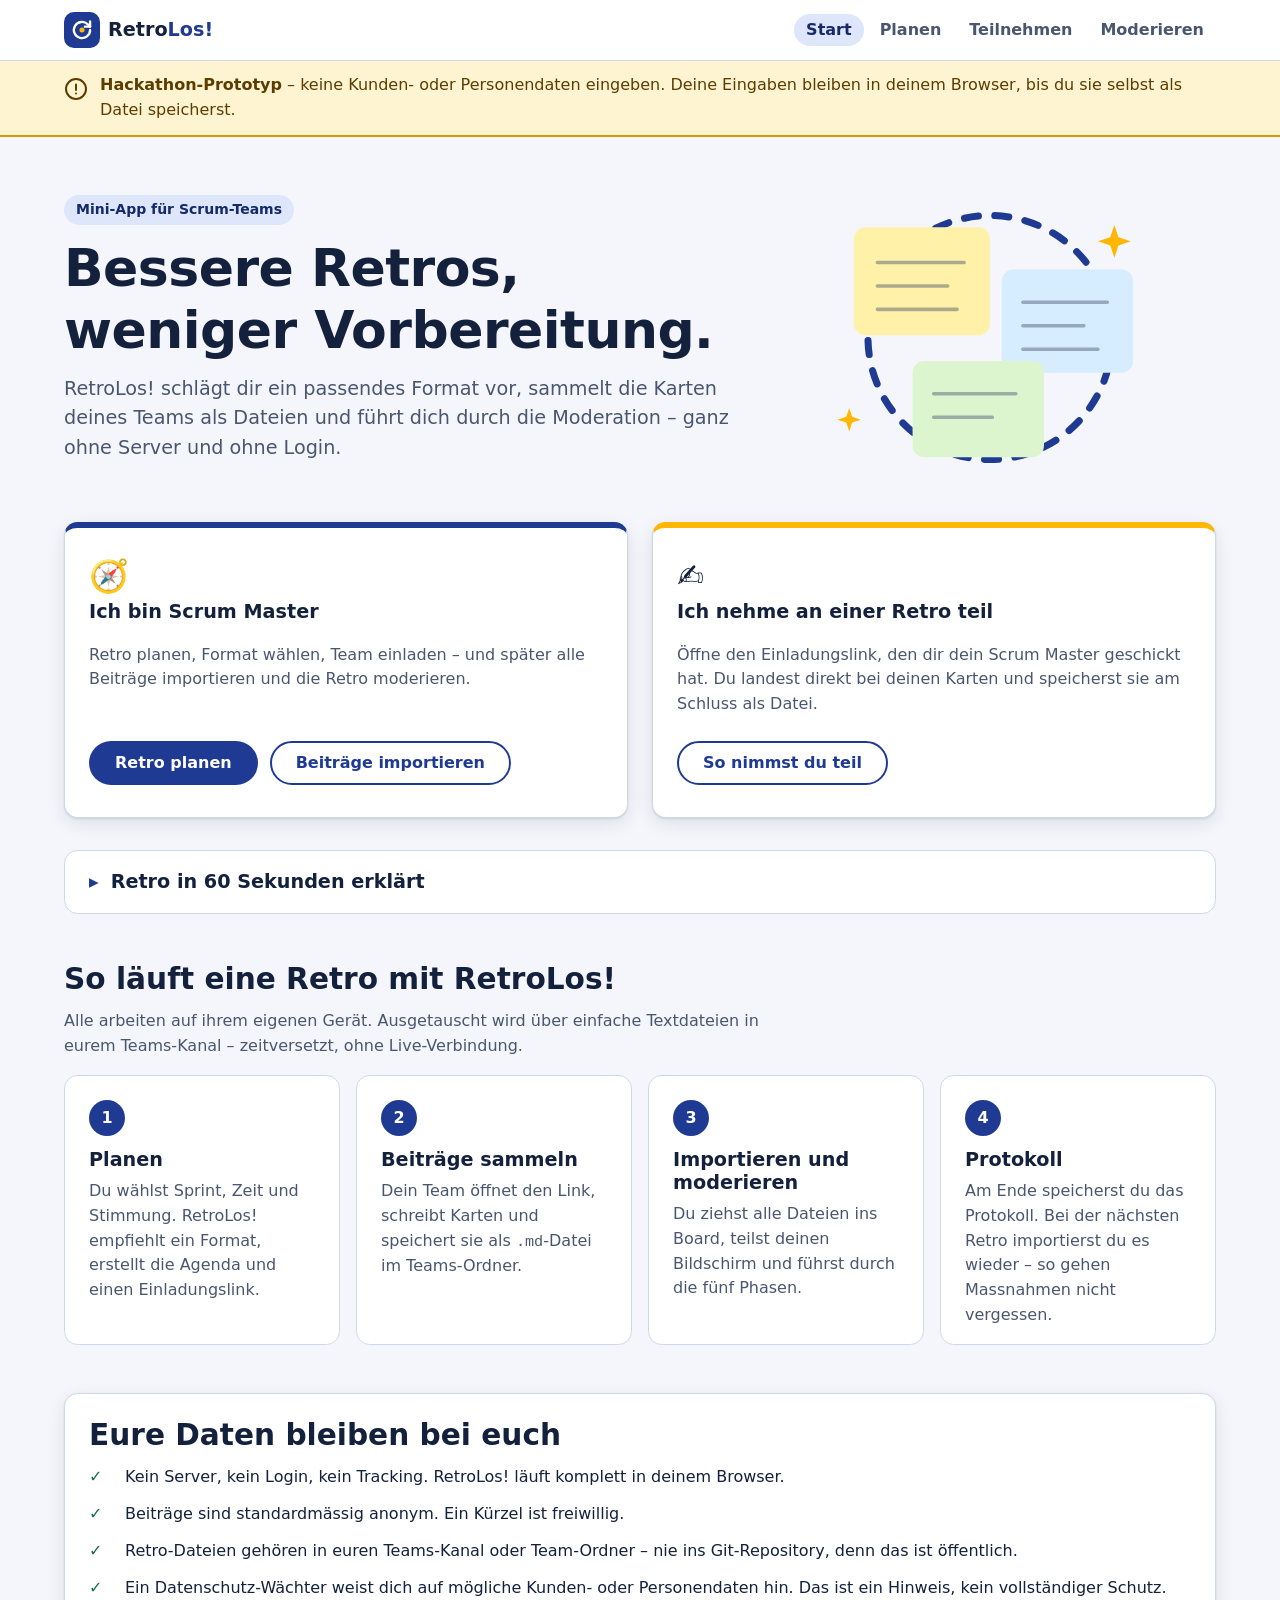
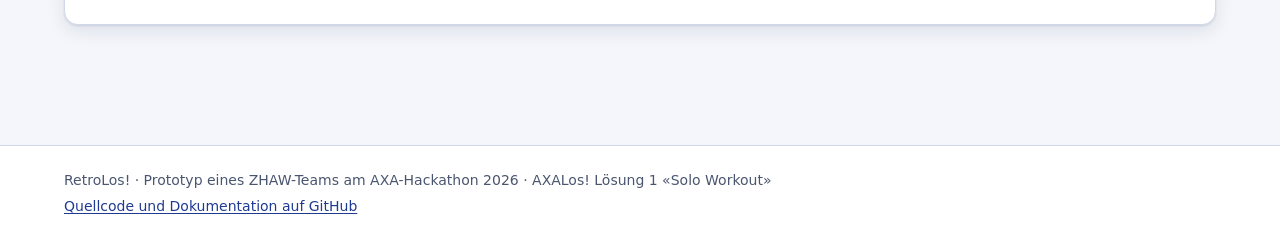
==== index.html @ 7c2ac9f3 "feat: Startseite mit Prototyp-Banner und Design-Tokens Zwei Einstiege (Scrum Master / Teilnahme), «R" ====
<!doctype html>
<html lang="de-CH">
<head>
  <meta charset="utf-8">
  <meta name="viewport" content="width=device-width, initial-scale=1">
  <meta http-equiv="Content-Security-Policy" content="default-src 'self'; base-uri 'self'; form-action 'self'; object-src 'none'">
  <meta name="description" content="RetroLos! hilft Scrum Mastern, Retrospektiven zu planen, Beiträge des Teams zu sammeln und zu moderieren – ohne Server und ohne Login.">
  <title>RetroLos! – Retros leicht gemacht</title>
  <link rel="icon" href="favicon.svg" type="image/svg+xml">
  <link rel="stylesheet" href="styles.css">
</head>
<body>
  <a class="skip-link" href="#inhalt">Zum Inhalt springen</a>

  <header class="site-header">
    <div class="container site-header-inner">
      <a class="brand" href="index.html">
        <svg class="brand-logo" viewBox="0 0 40 40" aria-hidden="true" focusable="false">
          <rect class="brand-logo-bg" width="40" height="40" rx="11"/>
          <path class="brand-logo-line" d="M29 20a9 9 0 1 1-2.64-6.36L29 16.3"/>
          <path class="brand-logo-line" d="M29 10.5v5.8h-5.8"/>
          <circle class="brand-logo-dot" cx="20" cy="20" r="2.8"/>
        </svg>
        <span>Retro<span class="brand-accent">Los!</span></span>
      </a>
      <nav class="site-nav" aria-label="Hauptnavigation">
        <ul>
          <li><a href="index.html" aria-current="page">Start</a></li>
          <li><a href="planen.html">Planen</a></li>
          <li><a href="teilnehmen.html">Teilnehmen</a></li>
          <li><a href="moderieren.html">Moderieren</a></li>
        </ul>
      </nav>
    </div>
  </header>

  <aside class="banner" aria-label="Hinweis zum Prototyp">
    <div class="container banner-inner">
      <svg class="banner-icon" viewBox="0 0 24 24" aria-hidden="true" focusable="false">
        <circle cx="12" cy="12" r="10"/>
        <path d="M12 7.5v5.5M12 16.5v.01"/>
      </svg>
      <p><strong>Hackathon-Prototyp</strong> – keine Kunden- oder Personendaten eingeben. Deine Eingaben bleiben in deinem Browser, bis du sie selbst als Datei speicherst.</p>
    </div>
  </aside>

  <main id="inhalt" class="container">
    <section class="hero">
      <div>
        <p class="hero-kicker">Mini-App für Scrum-Teams</p>
        <h1>Bessere Retros, weniger Vorbereitung.</h1>
        <p class="hero-lead">RetroLos! schlägt dir ein passendes Format vor, sammelt die Karten deines Teams als Dateien und führt dich durch die Moderation – ganz ohne Server und ohne Login.</p>
      </div>
      <svg class="hero-art" viewBox="0 0 300 260" aria-hidden="true" focusable="false">
        <circle class="loop" cx="150" cy="130" r="104"/>
        <g class="note">
          <rect class="note-1" x="34" y="36" width="116" height="92" rx="10"/>
          <path class="note-line" d="M54 66h74M54 86h60M54 106h68"/>
        </g>
        <g class="note">
          <rect class="note-2" x="160" y="72" width="112" height="88" rx="10"/>
          <path class="note-line" d="M178 100h72M178 120h52M178 140h64"/>
        </g>
        <g class="note">
          <rect class="note-3" x="84" y="150" width="112" height="82" rx="10"/>
          <path class="note-line" d="M102 178h70M102 198h50"/>
        </g>
        <path class="spark" d="M256 34l3.5 10.5L270 48l-10.5 3.5L256 62l-3.5-10.5L242 48l10.5-3.5z"/>
        <path class="spark" d="M30 190l2.5 7.5L40 200l-7.5 2.5L30 210l-2.5-7.5L20 200l7.5-2.5z"/>
      </svg>
    </section>

    <section aria-labelledby="einstieg-titel">
      <h2 id="einstieg-titel" class="visually-hidden">Wie möchtest du starten?</h2>
      <div class="entry-grid">
        <article class="entry-card entry-card-lead">
          <span class="entry-icon" aria-hidden="true">🧭</span>
          <h3>Ich bin Scrum Master</h3>
          <p>Retro planen, Format wählen, Team einladen – und später alle Beiträge importieren und die Retro moderieren.</p>
          <div class="button-row">
            <a class="button button-primary" href="planen.html">Retro planen</a>
            <a class="button button-secondary" href="moderieren.html">Beiträge importieren</a>
          </div>
        </article>
        <article class="entry-card entry-card-guest">
          <span class="entry-icon" aria-hidden="true">✍️</span>
          <h3>Ich nehme an einer Retro teil</h3>
          <p>Öffne den Einladungslink, den dir dein Scrum Master geschickt hat. Du landest direkt bei deinen Karten und speicherst sie am Schluss als Datei.</p>
          <div class="button-row">
            <a class="button button-secondary" href="teilnehmen.html">So nimmst du teil</a>
          </div>
        </article>
      </div>
    </section>

    <details class="explainer">
      <summary>Retro in 60 Sekunden erklärt</summary>
      <div class="explainer-body">
        <p>In Scrum arbeitet ein Team in <strong>Sprints</strong> von meist zwei Wochen. Am Ende jedes Sprints steht die <strong>Retrospektive</strong>, kurz Retro. Darin schaut das Team auf seine <strong>Zusammenarbeit</strong> zurück – nicht auf das Produkt.</p>
        <p>Das Ziel sind <strong>1–3 konkrete Massnahmen</strong>, jede mit einer verantwortlichen Rolle und einem Termin. Eine Retro dauert meist 45–90 Minuten, der Scrum Master moderiert. Sie hat fünf Phasen:</p>
        <ol class="phase-list">
          <li><span><strong>Einstimmen</strong> – ein kurzer Check-in, damit alle ankommen.</span></li>
          <li><span><strong>Sammeln</strong> – alle schreiben Karten zu den Leitfragen des gewählten Formats.</span></li>
          <li><span><strong>Verstehen</strong> – Karten besprechen, Ähnliches gruppieren, Punkte vergeben.</span></li>
          <li><span><strong>Entscheiden</strong> – aus den wichtigsten Themen Massnahmen festlegen.</span></li>
          <li><span><strong>Abschliessen</strong> – kurzes Feedback: Wie hilfreich war die Retro?</span></li>
        </ol>
        <p>Ein <strong>Format</strong> gibt die Spalten und Leitfragen vor, zum Beispiel «Segelboot»: Was treibt uns an, was bremst uns? Wer das Format ab und zu wechselt, hält die Retro lebendig.</p>
      </div>
    </details>

    <section class="section" aria-labelledby="ablauf-titel">
      <h2 id="ablauf-titel">So läuft eine Retro mit RetroLos!</h2>
      <p class="section-intro">Alle arbeiten auf ihrem eigenen Gerät. Ausgetauscht wird über einfache Textdateien in eurem Teams-Kanal – zeitversetzt, ohne Live-Verbindung.</p>
      <ol class="steps">
        <li>
          <h3>Planen</h3>
          <p>Du wählst Sprint, Zeit und Stimmung. RetroLos! empfiehlt ein Format, erstellt die Agenda und einen Einladungslink.</p>
        </li>
        <li>
          <h3>Beiträge sammeln</h3>
          <p>Dein Team öffnet den Link, schreibt Karten und speichert sie als <code>.md</code>-Datei im Teams-Ordner.</p>
        </li>
        <li>
          <h3>Importieren und moderieren</h3>
          <p>Du ziehst alle Dateien ins Board, teilst deinen Bildschirm und führst durch die fünf Phasen.</p>
        </li>
        <li>
          <h3>Protokoll</h3>
          <p>Am Ende speicherst du das Protokoll. Bei der nächsten Retro importierst du es wieder – so gehen Massnahmen nicht vergessen.</p>
        </li>
      </ol>
    </section>

    <section class="section panel" aria-labelledby="datenschutz-titel">
      <h2 id="datenschutz-titel">Eure Daten bleiben bei euch</h2>
      <ul class="privacy-list">
        <li><span>Kein Server, kein Login, kein Tracking. RetroLos! läuft komplett in deinem Browser.</span></li>
        <li><span>Beiträge sind standardmässig anonym. Ein Kürzel ist freiwillig.</span></li>
        <li><span>Retro-Dateien gehören in euren Teams-Kanal oder Team-Ordner – nie ins Git-Repository, denn das ist öffentlich.</span></li>
        <li><span>Ein Datenschutz-Wächter weist dich auf mögliche Kunden- oder Personendaten hin. Das ist ein Hinweis, kein vollständiger Schutz.</span></li>
      </ul>
    </section>
  </main>

  <footer class="site-footer">
    <div class="container">
      <p>RetroLos! · Prototyp eines ZHAW-Teams am AXA-Hackathon 2026 · AXALos! Lösung 1 «Solo Workout»</p>
      <p><a href="https://github.com/rexliz/axa-miniapp-retrolos">Quellcode und Dokumentation auf GitHub</a></p>
    </div>
  </footer>
</body>
</html>
---- styles.css ----
/* ==========================================================================
   RetroLos! – gemeinsame Styles
   Werte (Farben, Abstände, Schriften, Radien, Bewegung) nur über Tokens.
   Helle Palette auf :root, dunkle Palette unter prefers-color-scheme: dark.
   ========================================================================== */

:root {
  color-scheme: light dark;

  /* Farben – hell */
  --color-bg: #f4f6fb;
  --color-surface: #ffffff;
  --color-surface-alt: #e9eef8;
  --color-text: #14213d;
  --color-text-muted: #4a5670;
  --color-border: #cfd8e8;
  --color-accent: #1f3a93;
  --color-accent-strong: #15296b;
  --color-accent-soft: #dde6fb;
  --color-on-accent: #ffffff;
  --color-highlight: #ffb703;
  --color-focus: #1f3a93;
  --color-notice-bg: #fff4d1;
  --color-notice-border: #d99a00;
  --color-notice-text: #5c3d00;
  --color-danger: #b42318;
  --color-danger-soft: #fde4e1;
  --color-success: #17703f;
  --color-success-soft: #dcf3e5;
  --color-note-1: #fff1a8;
  --color-note-2: #d6ecff;
  --color-note-3: #ddf5cf;
  --color-note-4: #ffdfe0;
  --color-note-5: #ebe1ff;
  --color-sea: #2f6fd6;
  --color-sea-deep: #1d4fa3;
  --color-sky: #cfe3ff;
  --color-sand: #f2d48f;
  --color-rock: #6b7488;
  --color-sail: #ffffff;
  --color-shadow: rgb(20 33 61 / 0.1);

  /* Schrift */
  --font-body: system-ui, -apple-system, "Segoe UI", Roboto, "Helvetica Neue", Arial, sans-serif;
  --font-display: ui-rounded, "SF Pro Rounded", "Arial Rounded MT Bold", system-ui, sans-serif;
  --font-mono: ui-monospace, "SF Mono", Menlo, Consolas, monospace;
  --font-size-small: 0.875rem;
  --font-size-base: 1rem;
  --font-size-large: 1.2rem;
  --font-size-xl: clamp(1.4rem, 1.15rem + 1.2vw, 1.85rem);
  --font-size-hero: clamp(2rem, 1.3rem + 3.2vw, 3.25rem);
  --font-weight-bold: 700;
  --font-line-height: 1.55;

  /* Abstände und Formen */
  --space-1: 0.25rem;
  --space-2: 0.5rem;
  --space-3: 0.75rem;
  --space-4: 1rem;
  --space-5: 1.5rem;
  --space-6: 2rem;
  --space-7: 3rem;
  --space-8: 4.5rem;
  --radius: 0.85rem;
  --radius-small: 0.45rem;
  --radius-pill: 999px;
  --border: 1px solid var(--color-border);
  --container: 72rem;
  --container-narrow: 46rem;
  --shadow-card: 0 1px 2px var(--color-shadow), 0 6px 18px var(--color-shadow);
  --shadow-raised: 0 2px 4px var(--color-shadow), 0 14px 32px var(--color-shadow);

  /* Bewegung – unter prefers-reduced-motion auf (fast) null gesetzt */
  --motion-fast: 150ms;
  --motion-base: 300ms;
  --motion-slow: 650ms;
  --motion-ease: cubic-bezier(0.2, 0.7, 0.2, 1);
  --motion-bounce: cubic-bezier(0.34, 1.56, 0.64, 1);
}

@media (prefers-color-scheme: dark) {
  :root {
    --color-bg: #0d1424;
    --color-surface: #161f35;
    --color-surface-alt: #1e2944;
    --color-text: #e8edf7;
    --color-text-muted: #aab5cc;
    --color-border: #2f3c5c;
    --color-accent: #9db8ff;
    --color-accent-strong: #c3d4ff;
    --color-accent-soft: #24345c;
    --color-on-accent: #0d1424;
    --color-highlight: #ffc94d;
    --color-focus: #9db8ff;
    --color-notice-bg: #3a2e0c;
    --color-notice-border: #b98a1c;
    --color-notice-text: #ffe39a;
    --color-danger: #ff9b8f;
    --color-danger-soft: #4a1e1a;
    --color-success: #7fd7a3;
    --color-success-soft: #173a27;
    --color-note-1: #4a4320;
    --color-note-2: #1f3a52;
    --color-note-3: #26412a;
    --color-note-4: #4b2a30;
    --color-note-5: #362b52;
    --color-sea: #2b5cb0;
    --color-sea-deep: #173a78;
    --color-sky: #1b2a4a;
    --color-sand: #8a7445;
    --color-rock: #8d97ab;
    --color-sail: #e8edf7;
    --color-shadow: rgb(0 0 0 / 0.35);
  }
}

@media (prefers-reduced-motion: reduce) {
  :root {
    --motion-fast: 1ms;
    --motion-base: 1ms;
    --motion-slow: 1ms;
  }
}

/* ---------- Basis ---------- */

*,
*::before,
*::after {
  box-sizing: border-box;
}

html {
  -webkit-text-size-adjust: 100%;
  text-size-adjust: 100%;
}

body {
  margin: 0;
  min-height: 100vh;
  display: flex;
  flex-direction: column;
  background: var(--color-bg);
  color: var(--color-text);
  font-family: var(--font-body);
  font-size: var(--font-size-base);
  line-height: var(--font-line-height);
}

main {
  flex: 1;
}

h1,
h2,
h3 {
  font-family: var(--font-display);
  line-height: 1.2;
  margin: 0 0 var(--space-3);
}

h1 {
  font-size: var(--font-size-hero);
  letter-spacing: -0.01em;
}

h2 {
  font-size: var(--font-size-xl);
}

h3 {
  font-size: var(--font-size-large);
}

p {
  margin: 0 0 var(--space-4);
}

a {
  color: var(--color-accent);
  text-underline-offset: 0.15em;
}

a:hover {
  color: var(--color-accent-strong);
}

:focus-visible {
  outline: 3px solid var(--color-focus);
  outline-offset: 2px;
}

code,
kbd,
pre {
  font-family: var(--font-mono);
  font-size: 0.95em;
}

.container {
  width: min(100% - 2 * var(--space-4), var(--container));
  margin-inline: auto;
}

.visually-hidden {
  position: absolute;
  width: 1px;
  height: 1px;
  margin: -1px;
  padding: 0;
  overflow: hidden;
  clip: rect(0 0 0 0);
  white-space: nowrap;
  border: 0;
}

.skip-link {
  position: absolute;
  left: var(--space-4);
  top: calc(-1 * var(--space-8));
  z-index: 10;
  padding: var(--space-2) var(--space-4);
  background: var(--color-accent);
  color: var(--color-on-accent);
  border-radius: var(--radius-small);
}

.skip-link:focus {
  top: var(--space-2);
  color: var(--color-on-accent);
}

/* ---------- Kopfzeile ---------- */

.site-header {
  background: var(--color-surface);
  border-bottom: var(--border);
}

.site-header-inner {
  display: flex;
  flex-wrap: wrap;
  align-items: center;
  justify-content: space-between;
  gap: var(--space-2) var(--space-5);
  padding-block: var(--space-3);
}

.brand {
  display: inline-flex;
  align-items: center;
  gap: var(--space-2);
  color: var(--color-text);
  text-decoration: none;
  font-family: var(--font-display);
  font-size: var(--font-size-large);
  font-weight: var(--font-weight-bold);
}

.brand:hover {
  color: var(--color-text);
}

.brand-logo {
  width: 2.25rem;
  height: 2.25rem;
  flex: none;
}

.brand-logo-bg {
  fill: var(--color-accent);
}

.brand-logo-line {
  fill: none;
  stroke: var(--color-on-accent);
  stroke-width: 2.6;
  stroke-linecap: round;
  stroke-linejoin: round;
}

.brand-logo-dot {
  fill: var(--color-highlight);
}

.brand-accent {
  color: var(--color-accent);
}

.site-nav ul {
  display: flex;
  flex-wrap: wrap;
  gap: var(--space-1);
  margin: 0;
  padding: 0;
  list-style: none;
}

.site-nav a {
  display: block;
  padding: var(--space-1) var(--space-3);
  border-radius: var(--radius-pill);
  color: var(--color-text-muted);
  text-decoration: none;
  font-weight: 600;
}

.site-nav a:hover {
  background: var(--color-surface-alt);
  color: var(--color-text);
}

.site-nav a[aria-current="page"] {
  background: var(--color-accent-soft);
  color: var(--color-accent-strong);
}

/* ---------- Prototyp-Banner ---------- */

.banner {
  background: var(--color-notice-bg);
  border-bottom: 2px solid var(--color-notice-border);
  color: var(--color-notice-text);
}

.banner-inner {
  display: flex;
  align-items: flex-start;
  gap: var(--space-3);
  padding-block: var(--space-3);
}

.banner-icon {
  width: 1.5rem;
  height: 1.5rem;
  flex: none;
  margin-top: var(--space-1);
  fill: none;
  stroke: currentColor;
  stroke-width: 2;
  stroke-linecap: round;
}

.banner p {
  margin: 0;
}

/* ---------- Schaltflächen ---------- */

.button {
  display: inline-flex;
  align-items: center;
  justify-content: center;
  gap: var(--space-2);
  min-height: 2.75rem;
  padding: var(--space-2) var(--space-5);
  border: 2px solid transparent;
  border-radius: var(--radius-pill);
  font: inherit;
  font-weight: var(--font-weight-bold);
  line-height: 1.2;
  text-decoration: none;
  cursor: pointer;
  transition: transform var(--motion-fast) var(--motion-ease),
    background-color var(--motion-fast) var(--motion-ease);
}

.button:active {
  transform: translateY(1px) scale(0.98);
}

.button-primary {
  background: var(--color-accent);
  color: var(--color-on-accent);
}

.button-primary:hover {
  background: var(--color-accent-strong);
  color: var(--color-on-accent);
}

.button-secondary {
  background: var(--color-surface);
  border-color: var(--color-accent);
  color: var(--color-accent);
}

.button-secondary:hover {
  background: var(--color-accent-soft);
  color: var(--color-accent-strong);
}

.button-ghost {
  background: transparent;
  color: var(--color-accent);
}

.button-ghost:hover {
  background: var(--color-surface-alt);
}

.button-danger {
  background: var(--color-surface);
  border-color: var(--color-danger);
  color: var(--color-danger);
}

.button-danger:hover {
  background: var(--color-danger-soft);
}

.button:disabled,
.button[aria-disabled="true"] {
  opacity: 0.55;
  cursor: not-allowed;
  transform: none;
}

.button-row {
  display: flex;
  flex-wrap: wrap;
  gap: var(--space-3);
  align-items: center;
}

/* ---------- Karten, Flächen ---------- */

.panel {
  background: var(--color-surface);
  border: var(--border);
  border-radius: var(--radius);
  box-shadow: var(--shadow-card);
  padding: var(--space-5);
}

.section {
  margin-block: var(--space-7);
}

.section-intro {
  max-width: var(--container-narrow);
  color: var(--color-text-muted);
}

/* ---------- Startseite ---------- */

.hero {
  display: grid;
  gap: var(--space-5);
  align-items: center;
  padding-block: var(--space-7) var(--space-6);
}

.hero-kicker {
  display: inline-block;
  margin-bottom: var(--space-3);
  padding: var(--space-1) var(--space-3);
  border-radius: var(--radius-pill);
  background: var(--color-accent-soft);
  color: var(--color-accent-strong);
  font-weight: var(--font-weight-bold);
  font-size: var(--font-size-small);
}

.hero-lead {
  max-width: var(--container-narrow);
  font-size: var(--font-size-large);
  color: var(--color-text-muted);
}

.hero-art {
  width: 100%;
  max-width: 22rem;
  justify-self: center;
}

.hero-art .note {
  transform-origin: center;
  transform-box: fill-box;
  animation: note-float 6s var(--motion-ease) infinite alternate;
}

.hero-art .note:nth-of-type(2) {
  animation-delay: -2s;
}

.hero-art .note:nth-of-type(3) {
  animation-delay: -4s;
}

.hero-art .note-1 {
  fill: var(--color-note-1);
}

.hero-art .note-2 {
  fill: var(--color-note-2);
}

.hero-art .note-3 {
  fill: var(--color-note-3);
}

.hero-art .note-line {
  stroke: var(--color-text-muted);
  stroke-width: 3;
  stroke-linecap: round;
  opacity: 0.45;
}

.hero-art .loop {
  fill: none;
  stroke: var(--color-accent);
  stroke-width: 6;
  stroke-linecap: round;
  stroke-dasharray: 12 14;
}

.hero-art .spark {
  fill: var(--color-highlight);
}

@keyframes note-float {
  from {
    transform: translateY(0) rotate(-2deg);
  }

  to {
    transform: translateY(-6px) rotate(2deg);
  }
}

@media (prefers-reduced-motion: reduce) {
  .hero-art .note {
    animation: none;
  }
}

.entry-grid {
  display: grid;
  gap: var(--space-5);
}

.entry-card {
  display: flex;
  flex-direction: column;
  gap: var(--space-2);
  padding: var(--space-6) var(--space-5);
  background: var(--color-surface);
  border: var(--border);
  border-radius: var(--radius);
  box-shadow: var(--shadow-card);
}

.entry-card-lead {
  border-top: 6px solid var(--color-accent);
}

.entry-card-guest {
  border-top: 6px solid var(--color-highlight);
}

.entry-icon {
  font-size: 2rem;
  line-height: 1;
}

.entry-card p {
  color: var(--color-text-muted);
}

.entry-card .button-row {
  margin-top: auto;
}

.explainer {
  margin-block: var(--space-6);
  background: var(--color-surface);
  border: var(--border);
  border-radius: var(--radius);
}

.explainer > summary {
  display: flex;
  align-items: center;
  gap: var(--space-3);
  padding: var(--space-4) var(--space-5);
  cursor: pointer;
  font-family: var(--font-display);
  font-size: var(--font-size-large);
  font-weight: var(--font-weight-bold);
  list-style: none;
}

/* Safari zeigt sonst zusätzlich sein eigenes Dreieck – es gibt keinen anderen Hook */
.explainer > summary::-webkit-details-marker {
  display: none;
}

.explainer > summary::before {
  content: "▸";
  color: var(--color-accent);
  transition: transform var(--motion-fast) var(--motion-ease);
}

.explainer[open] > summary::before {
  transform: rotate(90deg);
}

.explainer-body {
  padding: 0 var(--space-5) var(--space-5);
  max-width: var(--container-narrow);
}

.phase-list {
  display: grid;
  gap: var(--space-2);
  margin: 0 0 var(--space-4);
  padding: 0;
  list-style: none;
  counter-reset: phase;
}

.phase-list li {
  display: grid;
  grid-template-columns: 2rem 1fr;
  gap: var(--space-3);
  align-items: start;
  counter-increment: phase;
}

.phase-list li::before {
  content: counter(phase);
  display: grid;
  place-items: center;
  width: 2rem;
  height: 2rem;
  border-radius: var(--radius-pill);
  background: var(--color-accent-soft);
  color: var(--color-accent-strong);
  font-weight: var(--font-weight-bold);
}

.steps {
  display: grid;
  gap: var(--space-4);
  margin: 0;
  padding: 0;
  list-style: none;
  counter-reset: step;
}

.steps li {
  position: relative;
  padding: var(--space-5) var(--space-5) var(--space-4);
  background: var(--color-surface);
  border: var(--border);
  border-radius: var(--radius);
  counter-increment: step;
}

.steps li::before {
  content: counter(step);
  display: grid;
  place-items: center;
  width: 2.25rem;
  height: 2.25rem;
  margin-bottom: var(--space-3);
  border-radius: var(--radius-pill);
  background: var(--color-accent);
  color: var(--color-on-accent);
  font-weight: var(--font-weight-bold);
}

.steps h3 {
  margin-bottom: var(--space-2);
}

.steps p {
  margin: 0;
  color: var(--color-text-muted);
}

.privacy-list {
  display: grid;
  gap: var(--space-3);
  margin: 0;
  padding: 0;
  list-style: none;
}

.privacy-list li {
  display: grid;
  grid-template-columns: 1.75rem 1fr;
  gap: var(--space-2);
}

.privacy-list li::before {
  content: "✓";
  color: var(--color-success);
  font-weight: var(--font-weight-bold);
}

/* ---------- Hinweise ---------- */

.notice {
  padding: var(--space-3) var(--space-4);
  border-left: 4px solid var(--color-notice-border);
  border-radius: var(--radius-small);
  background: var(--color-notice-bg);
  color: var(--color-notice-text);
}

.notice p:last-child {
  margin-bottom: 0;
}

/* ---------- Fusszeile ---------- */

.site-footer {
  margin-top: var(--space-8);
  padding-block: var(--space-5);
  border-top: var(--border);
  background: var(--color-surface);
  color: var(--color-text-muted);
  font-size: var(--font-size-small);
}

.site-footer p {
  margin: 0 0 var(--space-1);
}

/* ---------- Druck ---------- */

@media print {
  .site-header,
  .site-footer,
  .skip-link,
  .no-print {
    display: none;
  }

  body {
    background: var(--color-surface);
  }
}

/* ---------- Breitere Bildschirme ---------- */

@media (min-width: 40rem) {
  .entry-grid {
    grid-template-columns: repeat(2, 1fr);
  }

  .steps {
    grid-template-columns: repeat(2, 1fr);
  }
}

@media (min-width: 60rem) {
  .hero {
    grid-template-columns: 3fr 2fr;
  }

  .steps {
    grid-template-columns: repeat(4, 1fr);
  }
}
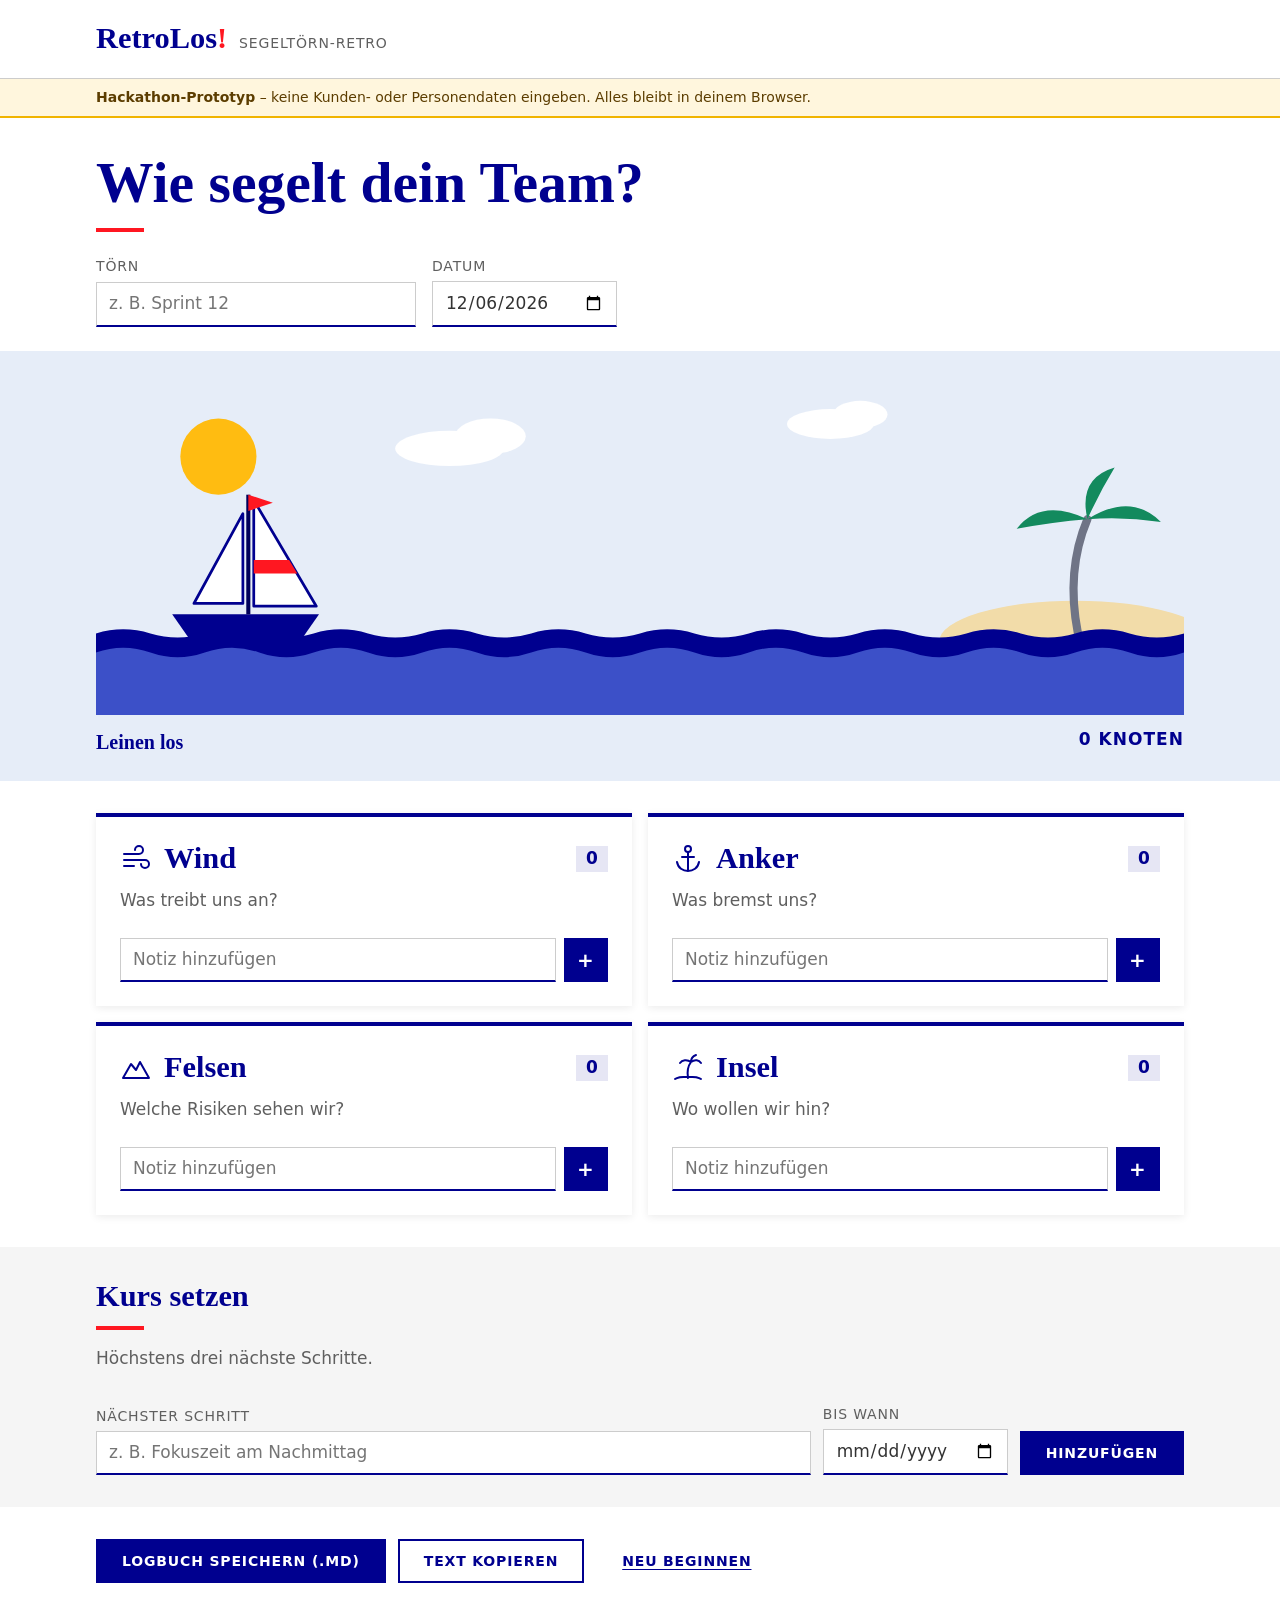
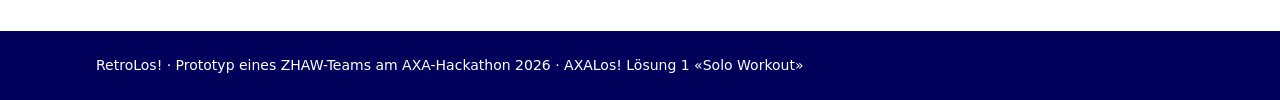
==== commit 4517fba0: "feat!: RetroLos! zur schmalen Segeltörn-App für eine Person umbauen Nur noch Format Segelboot auf ei" ====
--- a/index.html
+++ b/index.html
@@ -4,150 +4,148 @@
   <meta charset="utf-8">
   <meta name="viewport" content="width=device-width, initial-scale=1">
   <meta http-equiv="Content-Security-Policy" content="default-src 'self'; base-uri 'self'; form-action 'self'; object-src 'none'">
-  <meta name="description" content="RetroLos! hilft Scrum Mastern, Retrospektiven zu planen, Beiträge des Teams zu sammeln und zu moderieren – ohne Server und ohne Login.">
-  <title>RetroLos! – Retros leicht gemacht</title>
+  <meta name="description" content="RetroLos! – deine Retro als Segeltörn: Wind, Anker, Felsen, Insel und bis zu drei nächste Schritte.">
+  <title>RetroLos! – Segeltörn-Retro</title>
   <link rel="icon" href="favicon.svg" type="image/svg+xml">
   <link rel="stylesheet" href="styles.css">
+  <script src="core-segelboot.js" defer></script>
+  <script src="core-privacy.js" defer></script>
+  <script src="ui.js" defer></script>
+  <script src="effects.js" defer></script>
+  <script src="app.js" defer></script>
 </head>
 <body>
   <a class="skip-link" href="#inhalt">Zum Inhalt springen</a>
 
   <header class="site-header">
-    <div class="container site-header-inner">
-      <a class="brand" href="index.html">
-        <svg class="brand-logo" viewBox="0 0 40 40" aria-hidden="true" focusable="false">
-          <rect class="brand-logo-bg" width="40" height="40" rx="11"/>
-          <path class="brand-logo-line" d="M29 20a9 9 0 1 1-2.64-6.36L29 16.3"/>
-          <path class="brand-logo-line" d="M29 10.5v5.8h-5.8"/>
-          <circle class="brand-logo-dot" cx="20" cy="20" r="2.8"/>
-        </svg>
-        <span>Retro<span class="brand-accent">Los!</span></span>
-      </a>
-      <nav class="site-nav" aria-label="Hauptnavigation">
-        <ul>
-          <li><a href="index.html" aria-current="page">Start</a></li>
-          <li><a href="planen.html">Planen</a></li>
-          <li><a href="teilnehmen.html">Teilnehmen</a></li>
-          <li><a href="moderieren.html">Moderieren</a></li>
-        </ul>
-      </nav>
+    <div class="container header-inner">
+      <a class="brand" href="index.html">RetroLos<span class="brand-accent">!</span></a>
+      <span class="brand-tag">Segeltörn-Retro</span>
     </div>
   </header>
 
-  <aside class="banner" aria-label="Hinweis zum Prototyp">
-    <div class="container banner-inner">
-      <svg class="banner-icon" viewBox="0 0 24 24" aria-hidden="true" focusable="false">
-        <circle cx="12" cy="12" r="10"/>
-        <path d="M12 7.5v5.5M12 16.5v.01"/>
-      </svg>
-      <p><strong>Hackathon-Prototyp</strong> – keine Kunden- oder Personendaten eingeben. Deine Eingaben bleiben in deinem Browser, bis du sie selbst als Datei speicherst.</p>
-    </div>
-  </aside>
+  <div class="banner">
+    <p class="container"><strong>Hackathon-Prototyp</strong> – keine Kunden- oder Personendaten eingeben. Alles bleibt in deinem Browser.</p>
+  </div>
 
-  <main id="inhalt" class="container">
-    <section class="hero">
-      <div>
-        <p class="hero-kicker">Mini-App für Scrum-Teams</p>
-        <h1>Bessere Retros, weniger Vorbereitung.</h1>
-        <p class="hero-lead">RetroLos! schlägt dir ein passendes Format vor, sammelt die Karten deines Teams als Dateien und führt dich durch die Moderation – ganz ohne Server und ohne Login.</p>
+  <main id="inhalt">
+    <section class="hero container">
+      <h1>Wie segelt dein Team?</h1>
+      <div class="trip">
+        <div class="trip-field">
+          <label for="trip-title">Törn</label>
+          <input id="trip-title" type="text" maxlength="60" placeholder="z. B. Sprint 12" autocomplete="off">
+        </div>
+        <div class="trip-field">
+          <label for="trip-date">Datum</label>
+          <input id="trip-date" type="date">
+        </div>
       </div>
-      <svg class="hero-art" viewBox="0 0 300 260" aria-hidden="true" focusable="false">
-        <circle class="loop" cx="150" cy="130" r="104"/>
-        <g class="note">
-          <rect class="note-1" x="34" y="36" width="116" height="92" rx="10"/>
-          <path class="note-line" d="M54 66h74M54 86h60M54 106h68"/>
-        </g>
-        <g class="note">
-          <rect class="note-2" x="160" y="72" width="112" height="88" rx="10"/>
-          <path class="note-line" d="M178 100h72M178 120h52M178 140h64"/>
-        </g>
-        <g class="note">
-          <rect class="note-3" x="84" y="150" width="112" height="82" rx="10"/>
-          <path class="note-line" d="M102 178h70M102 198h50"/>
-        </g>
-        <path class="spark" d="M256 34l3.5 10.5L270 48l-10.5 3.5L256 62l-3.5-10.5L242 48l10.5-3.5z"/>
-        <path class="spark" d="M30 190l2.5 7.5L40 200l-7.5 2.5L30 210l-2.5-7.5L20 200l7.5-2.5z"/>
-      </svg>
+      <noscript><p class="notice">RetroLos! braucht JavaScript, um Karten zu speichern.</p></noscript>
     </section>
 
-    <section aria-labelledby="einstieg-titel">
-      <h2 id="einstieg-titel" class="visually-hidden">Wie möchtest du starten?</h2>
-      <div class="entry-grid">
-        <article class="entry-card entry-card-lead">
-          <span class="entry-icon" aria-hidden="true">🧭</span>
-          <h3>Ich bin Scrum Master</h3>
-          <p>Retro planen, Format wählen, Team einladen – und später alle Beiträge importieren und die Retro moderieren.</p>
-          <div class="button-row">
-            <a class="button button-primary" href="planen.html">Retro planen</a>
-            <a class="button button-secondary" href="moderieren.html">Beiträge importieren</a>
-          </div>
-        </article>
-        <article class="entry-card entry-card-guest">
-          <span class="entry-icon" aria-hidden="true">✍️</span>
-          <h3>Ich nehme an einer Retro teil</h3>
-          <p>Öffne den Einladungslink, den dir dein Scrum Master geschickt hat. Du landest direkt bei deinen Karten und speicherst sie am Schluss als Datei.</p>
-          <div class="button-row">
-            <a class="button button-secondary" href="teilnehmen.html">So nimmst du teil</a>
-          </div>
-        </article>
+    <section class="sea" aria-label="Segelboot">
+      <div class="container">
+        <div class="scene-host" id="scene"></div>
+        <p class="course" id="course" aria-live="polite">
+          <span class="course-label" id="course-label">Leinen los</span>
+          <span class="course-knots" id="course-knots">0 Knoten</span>
+        </p>
       </div>
     </section>
 
-    <details class="explainer">
-      <summary>Retro in 60 Sekunden erklärt</summary>
-      <div class="explainer-body">
-        <p>In Scrum arbeitet ein Team in <strong>Sprints</strong> von meist zwei Wochen. Am Ende jedes Sprints steht die <strong>Retrospektive</strong>, kurz Retro. Darin schaut das Team auf seine <strong>Zusammenarbeit</strong> zurück – nicht auf das Produkt.</p>
-        <p>Das Ziel sind <strong>1–3 konkrete Massnahmen</strong>, jede mit einer verantwortlichen Rolle und einem Termin. Eine Retro dauert meist 45–90 Minuten, der Scrum Master moderiert. Sie hat fünf Phasen:</p>
-        <ol class="phase-list">
-          <li><span><strong>Einstimmen</strong> – ein kurzer Check-in, damit alle ankommen.</span></li>
-          <li><span><strong>Sammeln</strong> – alle schreiben Karten zu den Leitfragen des gewählten Formats.</span></li>
-          <li><span><strong>Verstehen</strong> – Karten besprechen, Ähnliches gruppieren, Punkte vergeben.</span></li>
-          <li><span><strong>Entscheiden</strong> – aus den wichtigsten Themen Massnahmen festlegen.</span></li>
-          <li><span><strong>Abschliessen</strong> – kurzes Feedback: Wie hilfreich war die Retro?</span></li>
-        </ol>
-        <p>Ein <strong>Format</strong> gibt die Spalten und Leitfragen vor, zum Beispiel «Segelboot»: Was treibt uns an, was bremst uns? Wer das Format ab und zu wechselt, hält die Retro lebendig.</p>
-      </div>
-    </details>
+    <section class="zones container" aria-label="Deine Karten">
+      <section class="zone" data-zone="wind" aria-labelledby="titel-wind">
+        <div class="zone-head">
+          <svg class="zone-icon" viewBox="0 0 32 32" aria-hidden="true" focusable="false"><path d="M4 11h15a4 4 0 1 0-4-4M4 17h21a4 4 0 1 1-4 4M4 23h10"/></svg>
+          <h2 id="titel-wind">Wind</h2>
+          <span class="zone-count" id="count-wind">0</span>
+        </div>
+        <p class="zone-question">Was treibt uns an?</p>
+        <ul class="zone-cards" id="cards-wind"></ul>
+        <form class="zone-add" data-zone="wind">
+          <label class="visually-hidden" for="neu-wind">Neue Karte für Wind</label>
+          <input id="neu-wind" type="text" maxlength="300" placeholder="Notiz hinzufügen" autocomplete="off">
+          <button type="submit" class="button button-icon" aria-label="Karte zu Wind hinzufügen">+</button>
+        </form>
+      </section>
 
-    <section class="section" aria-labelledby="ablauf-titel">
-      <h2 id="ablauf-titel">So läuft eine Retro mit RetroLos!</h2>
-      <p class="section-intro">Alle arbeiten auf ihrem eigenen Gerät. Ausgetauscht wird über einfache Textdateien in eurem Teams-Kanal – zeitversetzt, ohne Live-Verbindung.</p>
-      <ol class="steps">
-        <li>
-          <h3>Planen</h3>
-          <p>Du wählst Sprint, Zeit und Stimmung. RetroLos! empfiehlt ein Format, erstellt die Agenda und einen Einladungslink.</p>
-        </li>
-        <li>
-          <h3>Beiträge sammeln</h3>
-          <p>Dein Team öffnet den Link, schreibt Karten und speichert sie als <code>.md</code>-Datei im Teams-Ordner.</p>
-        </li>
-        <li>
-          <h3>Importieren und moderieren</h3>
-          <p>Du ziehst alle Dateien ins Board, teilst deinen Bildschirm und führst durch die fünf Phasen.</p>
-        </li>
-        <li>
-          <h3>Protokoll</h3>
-          <p>Am Ende speicherst du das Protokoll. Bei der nächsten Retro importierst du es wieder – so gehen Massnahmen nicht vergessen.</p>
-        </li>
-      </ol>
+      <section class="zone" data-zone="anker" aria-labelledby="titel-anker">
+        <div class="zone-head">
+          <svg class="zone-icon" viewBox="0 0 32 32" aria-hidden="true" focusable="false"><circle cx="16" cy="6" r="3"/><path d="M16 9v19M10 14h12M5 19c1 6 6 9 11 9s10-3 11-9"/></svg>
+          <h2 id="titel-anker">Anker</h2>
+          <span class="zone-count" id="count-anker">0</span>
+        </div>
+        <p class="zone-question">Was bremst uns?</p>
+        <ul class="zone-cards" id="cards-anker"></ul>
+        <form class="zone-add" data-zone="anker">
+          <label class="visually-hidden" for="neu-anker">Neue Karte für Anker</label>
+          <input id="neu-anker" type="text" maxlength="300" placeholder="Notiz hinzufügen" autocomplete="off">
+          <button type="submit" class="button button-icon" aria-label="Karte zu Anker hinzufügen">+</button>
+        </form>
+      </section>
+
+      <section class="zone" data-zone="felsen" aria-labelledby="titel-felsen">
+        <div class="zone-head">
+          <svg class="zone-icon" viewBox="0 0 32 32" aria-hidden="true" focusable="false"><path d="M3 26l8-14 5 6 4-8 9 16z"/></svg>
+          <h2 id="titel-felsen">Felsen</h2>
+          <span class="zone-count" id="count-felsen">0</span>
+        </div>
+        <p class="zone-question">Welche Risiken sehen wir?</p>
+        <ul class="zone-cards" id="cards-felsen"></ul>
+        <form class="zone-add" data-zone="felsen">
+          <label class="visually-hidden" for="neu-felsen">Neue Karte für Felsen</label>
+          <input id="neu-felsen" type="text" maxlength="300" placeholder="Notiz hinzufügen" autocomplete="off">
+          <button type="submit" class="button button-icon" aria-label="Karte zu Felsen hinzufügen">+</button>
+        </form>
+      </section>
+
+      <section class="zone" data-zone="insel" aria-labelledby="titel-insel">
+        <div class="zone-head">
+          <svg class="zone-icon" viewBox="0 0 32 32" aria-hidden="true" focusable="false"><path d="M3 27c4-3 22-3 26 0M16 26c-1-6 0-12 3-16M19 10c-4-3-9-2-11 1M19 10c4-3 8-2 10 1M19 10c0-4 2-6 5-7"/></svg>
+          <h2 id="titel-insel">Insel</h2>
+          <span class="zone-count" id="count-insel">0</span>
+        </div>
+        <p class="zone-question">Wo wollen wir hin?</p>
+        <ul class="zone-cards" id="cards-insel"></ul>
+        <form class="zone-add" data-zone="insel">
+          <label class="visually-hidden" for="neu-insel">Neue Karte für Insel</label>
+          <input id="neu-insel" type="text" maxlength="300" placeholder="Notiz hinzufügen" autocomplete="off">
+          <button type="submit" class="button button-icon" aria-label="Karte zu Insel hinzufügen">+</button>
+        </form>
+      </section>
     </section>
 
-    <section class="section panel" aria-labelledby="datenschutz-titel">
-      <h2 id="datenschutz-titel">Eure Daten bleiben bei euch</h2>
-      <ul class="privacy-list">
-        <li><span>Kein Server, kein Login, kein Tracking. RetroLos! läuft komplett in deinem Browser.</span></li>
-        <li><span>Beiträge sind standardmässig anonym. Ein Kürzel ist freiwillig.</span></li>
-        <li><span>Retro-Dateien gehören in euren Teams-Kanal oder Team-Ordner – nie ins Git-Repository, denn das ist öffentlich.</span></li>
-        <li><span>Ein Datenschutz-Wächter weist dich auf mögliche Kunden- oder Personendaten hin. Das ist ein Hinweis, kein vollständiger Schutz.</span></li>
-      </ul>
+    <section class="kurs" aria-labelledby="kurs-titel">
+      <div class="container">
+        <h2 id="kurs-titel">Kurs setzen</h2>
+        <p class="zone-question">Höchstens drei nächste Schritte.</p>
+        <ol class="actions" id="actions"></ol>
+        <form class="action-form" id="action-form">
+          <div class="action-field action-what">
+            <label for="action-what">Nächster Schritt</label>
+            <input id="action-what" type="text" maxlength="300" autocomplete="off" placeholder="z. B. Fokuszeit am Nachmittag">
+          </div>
+          <div class="action-field">
+            <label for="action-due">Bis wann</label>
+            <input id="action-due" type="date">
+          </div>
+          <button type="submit" class="button button-primary">Hinzufügen</button>
+        </form>
+      </div>
+    </section>
+
+    <section class="logbook container" aria-label="Logbuch">
+      <button type="button" class="button button-primary" id="save">Logbuch speichern (.md)</button>
+      <button type="button" class="button button-secondary" id="copy">Text kopieren</button>
+      <button type="button" class="button button-ghost" id="reset">Neu beginnen</button>
     </section>
   </main>
 
   <footer class="site-footer">
-    <div class="container">
-      <p>RetroLos! · Prototyp eines ZHAW-Teams am AXA-Hackathon 2026 · AXALos! Lösung 1 «Solo Workout»</p>
-      <p><a href="https://github.com/rexliz/axa-miniapp-retrolos">Quellcode und Dokumentation auf GitHub</a></p>
-    </div>
+    <p class="container">RetroLos! · Prototyp eines ZHAW-Teams am AXA-Hackathon 2026 · AXALos! Lösung 1 «Solo Workout»</p>
   </footer>
+
+  <div id="status" class="toast" role="status" aria-live="polite"></div>
 </body>
 </html>
--- a/styles.css
+++ b/styles.css
@@ -1,58 +1,50 @@
 /* ==========================================================================
-   RetroLos! – gemeinsame Styles
-   Werte (Farben, Abstände, Schriften, Radien, Bewegung) nur über Tokens.
-   Helle Palette auf :root, dunkle Palette unter prefers-color-scheme: dark.
+   RetroLos! – Styles (angelehnt an den AXA-Webauftritt: Tiefblau, Rot als
+   Akzent, Serifen-Titel, eckige Formen, viel Weissraum; kein Logo, keine
+   externen Schriften). Werte nur über Tokens.
    ========================================================================== */
 
 :root {
   color-scheme: light dark;
 
-  /* Farben – hell */
-  --color-bg: #f4f6fb;
+  --color-bg: #ffffff;
   --color-surface: #ffffff;
-  --color-surface-alt: #e9eef8;
-  --color-text: #14213d;
-  --color-text-muted: #4a5670;
-  --color-border: #cfd8e8;
-  --color-accent: #1f3a93;
-  --color-accent-strong: #15296b;
-  --color-accent-soft: #dde6fb;
-  --color-on-accent: #ffffff;
-  --color-highlight: #ffb703;
-  --color-focus: #1f3a93;
-  --color-notice-bg: #fff4d1;
-  --color-notice-border: #d99a00;
+  --color-surface-alt: #f5f5f5;
+  --color-text: #333333;
+  --color-text-muted: #5f5f5f;
+  --color-border: #cccccc;
+  --color-primary: #00008f;
+  --color-primary-dark: #00005b;
+  --color-primary-soft: #e6e6f4;
+  --color-on-primary: #ffffff;
+  --color-red: #ff1721;
+  --color-red-text: #c4121a;
+  --color-focus: #00008f;
+  --color-notice-bg: #fff6dd;
   --color-notice-text: #5c3d00;
-  --color-danger: #b42318;
-  --color-danger-soft: #fde4e1;
-  --color-success: #17703f;
-  --color-success-soft: #dcf3e5;
-  --color-note-1: #fff1a8;
-  --color-note-2: #d6ecff;
-  --color-note-3: #ddf5cf;
-  --color-note-4: #ffdfe0;
-  --color-note-5: #ebe1ff;
-  --color-sea: #2f6fd6;
-  --color-sea-deep: #1d4fa3;
-  --color-sky: #cfe3ff;
-  --color-sand: #f2d48f;
-  --color-rock: #6b7488;
+  --color-notice-border: #f0b400;
+  --color-sky: #e6edf8;
+  --color-sun: #ffbc11;
+  --color-cloud: #ffffff;
+  --color-sea: #3c50c8;
+  --color-sea-deep: #00008f;
+  --color-sand: #f2dca9;
+  --color-rock: #6f7486;
+  --color-palm: #138a5e;
   --color-sail: #ffffff;
-  --color-shadow: rgb(20 33 61 / 0.1);
-
-  /* Schrift */
-  --font-body: system-ui, -apple-system, "Segoe UI", Roboto, "Helvetica Neue", Arial, sans-serif;
-  --font-display: ui-rounded, "SF Pro Rounded", "Arial Rounded MT Bold", system-ui, sans-serif;
-  --font-mono: ui-monospace, "SF Mono", Menlo, Consolas, monospace;
+  --color-shadow: rgb(0 0 0 / 0.08);
+
+  --font-display: Georgia, "Times New Roman", serif;
+  --font-body: "Source Sans Pro", "Source Sans 3", "Segoe UI", system-ui, -apple-system, Arial, sans-serif;
   --font-size-small: 0.875rem;
-  --font-size-base: 1rem;
-  --font-size-large: 1.2rem;
-  --font-size-xl: clamp(1.4rem, 1.15rem + 1.2vw, 1.85rem);
-  --font-size-hero: clamp(2rem, 1.3rem + 3.2vw, 3.25rem);
+  --font-size-base: 1.0625rem;
+  --font-size-large: 1.25rem;
+  --font-size-xl: clamp(1.4rem, 1.1rem + 1.2vw, 1.9rem);
+  --font-size-hero: clamp(2.1rem, 1.4rem + 3.4vw, 3.6rem);
   --font-weight-bold: 700;
-  --font-line-height: 1.55;
-
-  /* Abstände und Formen */
+  --font-line-height: 1.5;
+  --font-tracking: 0.06em;
+
   --space-1: 0.25rem;
   --space-2: 0.5rem;
   --space-3: 0.75rem;
@@ -60,57 +52,45 @@
   --space-5: 1.5rem;
   --space-6: 2rem;
   --space-7: 3rem;
-  --space-8: 4.5rem;
-  --radius: 0.85rem;
-  --radius-small: 0.45rem;
-  --radius-pill: 999px;
+  --radius: 0;
   --border: 1px solid var(--color-border);
-  --container: 72rem;
-  --container-narrow: 46rem;
-  --shadow-card: 0 1px 2px var(--color-shadow), 0 6px 18px var(--color-shadow);
-  --shadow-raised: 0 2px 4px var(--color-shadow), 0 14px 32px var(--color-shadow);
-
-  /* Bewegung – unter prefers-reduced-motion auf (fast) null gesetzt */
+  --container: 68rem;
+  --shadow-card: 0 2px 8px var(--color-shadow);
+
   --motion-fast: 150ms;
   --motion-base: 300ms;
-  --motion-slow: 650ms;
+  --motion-slow: 700ms;
   --motion-ease: cubic-bezier(0.2, 0.7, 0.2, 1);
-  --motion-bounce: cubic-bezier(0.34, 1.56, 0.64, 1);
 }
 
 @media (prefers-color-scheme: dark) {
   :root {
-    --color-bg: #0d1424;
-    --color-surface: #161f35;
-    --color-surface-alt: #1e2944;
-    --color-text: #e8edf7;
-    --color-text-muted: #aab5cc;
-    --color-border: #2f3c5c;
-    --color-accent: #9db8ff;
-    --color-accent-strong: #c3d4ff;
-    --color-accent-soft: #24345c;
-    --color-on-accent: #0d1424;
-    --color-highlight: #ffc94d;
-    --color-focus: #9db8ff;
+    --color-bg: #0b0b2e;
+    --color-surface: #13133f;
+    --color-surface-alt: #18184a;
+    --color-text: #f1f1f7;
+    --color-text-muted: #b7b9d6;
+    --color-border: #34366e;
+    --color-primary: #aab3ff;
+    --color-primary-dark: #d0d5ff;
+    --color-primary-soft: #23235e;
+    --color-on-primary: #0b0b2e;
+    --color-red: #ff5a66;
+    --color-red-text: #ff8a93;
+    --color-focus: #aab3ff;
     --color-notice-bg: #3a2e0c;
+    --color-notice-text: #ffe39a;
     --color-notice-border: #b98a1c;
-    --color-notice-text: #ffe39a;
-    --color-danger: #ff9b8f;
-    --color-danger-soft: #4a1e1a;
-    --color-success: #7fd7a3;
-    --color-success-soft: #173a27;
-    --color-note-1: #4a4320;
-    --color-note-2: #1f3a52;
-    --color-note-3: #26412a;
-    --color-note-4: #4b2a30;
-    --color-note-5: #362b52;
-    --color-sea: #2b5cb0;
-    --color-sea-deep: #173a78;
-    --color-sky: #1b2a4a;
-    --color-sand: #8a7445;
-    --color-rock: #8d97ab;
-    --color-sail: #e8edf7;
-    --color-shadow: rgb(0 0 0 / 0.35);
+    --color-sky: #17175a;
+    --color-sun: #ffcf4d;
+    --color-cloud: #2b2b72;
+    --color-sea: #2c40ae;
+    --color-sea-deep: #0a0a5c;
+    --color-sand: #8c7445;
+    --color-rock: #9aa0b8;
+    --color-palm: #3fbf8a;
+    --color-sail: #e9ecff;
+    --color-shadow: rgb(0 0 0 / 0.4);
   }
 }
 
@@ -124,15 +104,16 @@
 
 /* ---------- Basis ---------- */
 
+/* Das Attribut «hidden» (Browser-Vorgabe display: none) muss gegen display-
+   Regeln von Komponenten gewinnen; ohne !important gibt es keinen Hook. */
+[hidden] {
+  display: none !important;
+}
+
 *,
 *::before,
 *::after {
   box-sizing: border-box;
-}
-
-html {
-  -webkit-text-size-adjust: 100%;
-  text-size-adjust: 100%;
 }
 
 body {
@@ -152,49 +133,21 @@
 }
 
 h1,
-h2,
-h3 {
+h2 {
+  margin: 0;
+  color: var(--color-primary);
   font-family: var(--font-display);
-  line-height: 1.2;
-  margin: 0 0 var(--space-3);
-}
-
-h1 {
-  font-size: var(--font-size-hero);
-  letter-spacing: -0.01em;
-}
-
-h2 {
-  font-size: var(--font-size-xl);
-}
-
-h3 {
-  font-size: var(--font-size-large);
+  font-weight: var(--font-weight-bold);
+  line-height: 1.15;
 }
 
 p {
-  margin: 0 0 var(--space-4);
-}
-
-a {
-  color: var(--color-accent);
-  text-underline-offset: 0.15em;
-}
-
-a:hover {
-  color: var(--color-accent-strong);
+  margin: 0;
 }
 
 :focus-visible {
   outline: 3px solid var(--color-focus);
   outline-offset: 2px;
-}
-
-code,
-kbd,
-pre {
-  font-family: var(--font-mono);
-  font-size: 0.95em;
 }
 
 .container {
@@ -207,7 +160,6 @@
   width: 1px;
   height: 1px;
   margin: -1px;
-  padding: 0;
   overflow: hidden;
   clip: rect(0 0 0 0);
   white-space: nowrap;
@@ -217,551 +169,673 @@
 .skip-link {
   position: absolute;
   left: var(--space-4);
-  top: calc(-1 * var(--space-8));
+  top: -4rem;
   z-index: 10;
   padding: var(--space-2) var(--space-4);
-  background: var(--color-accent);
-  color: var(--color-on-accent);
-  border-radius: var(--radius-small);
+  background: var(--color-primary);
+  color: var(--color-on-primary);
 }
 
 .skip-link:focus {
   top: var(--space-2);
-  color: var(--color-on-accent);
-}
-
-/* ---------- Kopfzeile ---------- */
+}
+
+/* ---------- Kopf, Banner, Fuss ---------- */
 
 .site-header {
+  border-bottom: var(--border);
   background: var(--color-surface);
-  border-bottom: var(--border);
-}
-
-.site-header-inner {
-  display: flex;
-  flex-wrap: wrap;
-  align-items: center;
-  justify-content: space-between;
-  gap: var(--space-2) var(--space-5);
-  padding-block: var(--space-3);
+}
+
+.header-inner {
+  display: flex;
+  align-items: baseline;
+  gap: var(--space-3);
+  padding-block: var(--space-4);
 }
 
 .brand {
-  display: inline-flex;
-  align-items: center;
-  gap: var(--space-2);
-  color: var(--color-text);
+  color: var(--color-primary);
+  font-family: var(--font-display);
+  font-size: var(--font-size-xl);
+  font-weight: var(--font-weight-bold);
   text-decoration: none;
-  font-family: var(--font-display);
-  font-size: var(--font-size-large);
-  font-weight: var(--font-weight-bold);
-}
-
-.brand:hover {
-  color: var(--color-text);
-}
-
-.brand-logo {
-  width: 2.25rem;
-  height: 2.25rem;
-  flex: none;
-}
-
-.brand-logo-bg {
-  fill: var(--color-accent);
-}
-
-.brand-logo-line {
-  fill: none;
-  stroke: var(--color-on-accent);
-  stroke-width: 2.6;
-  stroke-linecap: round;
-  stroke-linejoin: round;
-}
-
-.brand-logo-dot {
-  fill: var(--color-highlight);
 }
 
 .brand-accent {
-  color: var(--color-accent);
-}
-
-.site-nav ul {
-  display: flex;
-  flex-wrap: wrap;
-  gap: var(--space-1);
-  margin: 0;
-  padding: 0;
-  list-style: none;
-}
-
-.site-nav a {
-  display: block;
-  padding: var(--space-1) var(--space-3);
-  border-radius: var(--radius-pill);
+  color: var(--color-red);
+}
+
+.brand-tag {
   color: var(--color-text-muted);
-  text-decoration: none;
-  font-weight: 600;
-}
-
-.site-nav a:hover {
-  background: var(--color-surface-alt);
-  color: var(--color-text);
-}
-
-.site-nav a[aria-current="page"] {
-  background: var(--color-accent-soft);
-  color: var(--color-accent-strong);
-}
-
-/* ---------- Prototyp-Banner ---------- */
+  font-size: var(--font-size-small);
+  letter-spacing: var(--font-tracking);
+  text-transform: uppercase;
+}
 
 .banner {
+  padding-block: var(--space-2);
   background: var(--color-notice-bg);
   border-bottom: 2px solid var(--color-notice-border);
   color: var(--color-notice-text);
-}
-
-.banner-inner {
-  display: flex;
-  align-items: flex-start;
-  gap: var(--space-3);
-  padding-block: var(--space-3);
-}
-
-.banner-icon {
-  width: 1.5rem;
-  height: 1.5rem;
-  flex: none;
-  margin-top: var(--space-1);
-  fill: none;
-  stroke: currentColor;
-  stroke-width: 2;
-  stroke-linecap: round;
-}
-
-.banner p {
-  margin: 0;
-}
-
-/* ---------- Schaltflächen ---------- */
+  font-size: var(--font-size-small);
+}
+
+.site-footer {
+  margin-top: var(--space-7);
+  padding-block: var(--space-5);
+  background: var(--color-primary-dark);
+  color: var(--color-bg);
+  font-size: var(--font-size-small);
+}
+
+/* ---------- Knöpfe ---------- */
 
 .button {
   display: inline-flex;
   align-items: center;
   justify-content: center;
-  gap: var(--space-2);
   min-height: 2.75rem;
   padding: var(--space-2) var(--space-5);
-  border: 2px solid transparent;
-  border-radius: var(--radius-pill);
+  border: 2px solid var(--color-primary);
+  border-radius: var(--radius);
+  background: transparent;
+  color: var(--color-primary);
   font: inherit;
+  font-size: var(--font-size-small);
   font-weight: var(--font-weight-bold);
-  line-height: 1.2;
-  text-decoration: none;
+  letter-spacing: var(--font-tracking);
+  text-transform: uppercase;
   cursor: pointer;
-  transition: transform var(--motion-fast) var(--motion-ease),
-    background-color var(--motion-fast) var(--motion-ease);
-}
-
-.button:active {
-  transform: translateY(1px) scale(0.98);
+  transition: background-color var(--motion-fast) var(--motion-ease), color var(--motion-fast) var(--motion-ease);
 }
 
 .button-primary {
-  background: var(--color-accent);
-  color: var(--color-on-accent);
+  background: var(--color-primary);
+  color: var(--color-on-primary);
 }
 
 .button-primary:hover {
-  background: var(--color-accent-strong);
-  color: var(--color-on-accent);
-}
-
-.button-secondary {
-  background: var(--color-surface);
-  border-color: var(--color-accent);
-  color: var(--color-accent);
+  background: var(--color-primary-dark);
+  border-color: var(--color-primary-dark);
 }
 
 .button-secondary:hover {
-  background: var(--color-accent-soft);
-  color: var(--color-accent-strong);
+  background: var(--color-primary-soft);
 }
 
 .button-ghost {
-  background: transparent;
-  color: var(--color-accent);
-}
-
-.button-ghost:hover {
-  background: var(--color-surface-alt);
-}
-
-.button-danger {
-  background: var(--color-surface);
-  border-color: var(--color-danger);
-  color: var(--color-danger);
-}
-
-.button-danger:hover {
-  background: var(--color-danger-soft);
-}
-
-.button:disabled,
-.button[aria-disabled="true"] {
-  opacity: 0.55;
-  cursor: not-allowed;
-  transform: none;
-}
-
-.button-row {
-  display: flex;
-  flex-wrap: wrap;
-  gap: var(--space-3);
-  align-items: center;
-}
-
-/* ---------- Karten, Flächen ---------- */
-
-.panel {
-  background: var(--color-surface);
-  border: var(--border);
-  border-radius: var(--radius);
-  box-shadow: var(--shadow-card);
-  padding: var(--space-5);
-}
-
-.section {
-  margin-block: var(--space-7);
-}
-
-.section-intro {
-  max-width: var(--container-narrow);
-  color: var(--color-text-muted);
-}
-
-/* ---------- Startseite ---------- */
+  border-color: transparent;
+  text-decoration: underline;
+  text-underline-offset: 0.2em;
+}
+
+.button-icon {
+  min-width: 2.75rem;
+  padding: 0;
+  background: var(--color-primary);
+  color: var(--color-on-primary);
+  font-size: var(--font-size-large);
+}
+
+/* ---------- Hero ---------- */
 
 .hero {
   display: grid;
   gap: var(--space-5);
-  align-items: center;
-  padding-block: var(--space-7) var(--space-6);
-}
-
-.hero-kicker {
-  display: inline-block;
-  margin-bottom: var(--space-3);
-  padding: var(--space-1) var(--space-3);
-  border-radius: var(--radius-pill);
-  background: var(--color-accent-soft);
-  color: var(--color-accent-strong);
+  padding-block: var(--space-6) var(--space-5);
+}
+
+.hero h1 {
+  font-size: var(--font-size-hero);
+}
+
+/* Roter Akzentstrich unter Titeln, wie auf axa.ch */
+.hero h1::after,
+.kurs h2::after {
+  content: "";
+  display: block;
+  width: 3rem;
+  height: 4px;
+  margin-top: var(--space-3);
+  background: var(--color-red);
+}
+
+.trip {
+  display: flex;
+  flex-wrap: wrap;
+  gap: var(--space-4);
+}
+
+.trip-field,
+.action-field {
+  display: grid;
+  gap: var(--space-1);
+}
+
+.trip-field label,
+.action-field label {
+  color: var(--color-text-muted);
+  font-size: var(--font-size-small);
+  letter-spacing: var(--font-tracking);
+  text-transform: uppercase;
+}
+
+input[type="text"],
+input[type="date"] {
+  min-height: 2.75rem;
+  padding: var(--space-2) var(--space-3);
+  border: 1px solid var(--color-border);
+  border-bottom: 2px solid var(--color-primary);
+  border-radius: var(--radius);
+  background: var(--color-surface);
+  color: var(--color-text);
+  font: inherit;
+}
+
+#trip-title {
+  width: min(20rem, 70vw);
+}
+
+.notice {
+  padding: var(--space-3) var(--space-4);
+  border-left: 4px solid var(--color-notice-border);
+  background: var(--color-notice-bg);
+  color: var(--color-notice-text);
+}
+
+/* ---------- Szene ---------- */
+
+.sea {
+  padding-block: var(--space-5);
+  background: var(--color-sky);
+}
+
+.scene {
+  display: block;
+  width: 100%;
+  height: auto;
+}
+
+.course {
+  display: flex;
+  justify-content: space-between;
+  gap: var(--space-3);
+  margin-top: var(--space-3);
+  color: var(--color-primary);
   font-weight: var(--font-weight-bold);
-  font-size: var(--font-size-small);
-}
-
-.hero-lead {
-  max-width: var(--container-narrow);
+  letter-spacing: var(--font-tracking);
+  text-transform: uppercase;
+}
+
+.course-label {
+  font-family: var(--font-display);
   font-size: var(--font-size-large);
-  color: var(--color-text-muted);
-}
-
-.hero-art {
-  width: 100%;
-  max-width: 22rem;
-  justify-self: center;
-}
-
-.hero-art .note {
-  transform-origin: center;
+  letter-spacing: 0;
+  text-transform: none;
+}
+
+.scene-sky {
+  fill: var(--color-sky);
+}
+
+.scene-sun {
+  fill: var(--color-sun);
+}
+
+.scene-cloud {
+  fill: var(--color-cloud);
+  animation: cloud-drift 26s linear infinite alternate;
+}
+
+.scene-cloud-slow {
+  animation-duration: 38s;
+}
+
+.scene-sand {
+  fill: var(--color-sand);
+}
+
+.scene-trunk {
+  fill: none;
+  stroke: var(--color-rock);
+  stroke-width: 6;
+  stroke-linecap: round;
+}
+
+.scene-leaf {
+  fill: var(--color-palm);
+}
+
+.scene-island-flag {
+  fill: var(--color-red);
+  stroke: var(--color-primary-dark);
+  stroke-width: 2;
+  opacity: 0;
   transform-box: fill-box;
-  animation: note-float 6s var(--motion-ease) infinite alternate;
-}
-
-.hero-art .note:nth-of-type(2) {
-  animation-delay: -2s;
-}
-
-.hero-art .note:nth-of-type(3) {
-  animation-delay: -4s;
-}
-
-.hero-art .note-1 {
-  fill: var(--color-note-1);
-}
-
-.hero-art .note-2 {
-  fill: var(--color-note-2);
-}
-
-.hero-art .note-3 {
-  fill: var(--color-note-3);
-}
-
-.hero-art .note-line {
-  stroke: var(--color-text-muted);
+  transform-origin: left bottom;
+  transform: scaleY(0);
+  transition: transform var(--motion-slow) var(--motion-ease), opacity var(--motion-base);
+}
+
+.scene-island-flag.is-visible {
+  opacity: 1;
+  transform: none;
+}
+
+.scene-rock {
+  fill: var(--color-rock);
+  opacity: 0;
+  transform-box: fill-box;
+  transform-origin: center bottom;
+  transform: translateY(16px);
+  transition: transform var(--motion-slow) var(--motion-ease), opacity var(--motion-base);
+}
+
+.scene-rock.is-visible {
+  opacity: 1;
+  transform: none;
+}
+
+.scene-wave-back {
+  fill: var(--color-sea-deep);
+  animation: wave-shift 7s linear infinite;
+}
+
+.scene-wave-front {
+  fill: var(--color-sea);
+  animation: wave-shift 5s linear infinite reverse;
+}
+
+.scene-boat {
+  transform: translateX(var(--boat-x, 0px));
+  transition: transform calc(var(--motion-slow) * 2) var(--motion-ease);
+}
+
+.scene-boat-bob {
+  animation: boat-bob 3.2s ease-in-out infinite;
+  transform-box: fill-box;
+  transform-origin: center bottom;
+}
+
+.scene-hull {
+  fill: var(--color-primary);
+}
+
+.scene-mast {
+  stroke: var(--color-primary-dark);
+  stroke-width: 3;
+}
+
+.scene-sail {
+  fill: var(--color-sail);
+  stroke: var(--color-primary);
+  stroke-width: 2;
+  stroke-linejoin: round;
+}
+
+.scene-sail-stripe,
+.scene-flag {
+  fill: var(--color-red);
+}
+
+.scene-anchor {
+  opacity: 0;
+  transition: opacity var(--motion-base);
+}
+
+.scene-boat.is-anchored .scene-anchor {
+  opacity: 1;
+}
+
+.scene-rope,
+.scene-anchor-shape {
+  fill: none;
+  stroke: var(--color-primary-dark);
+  stroke-width: 2.5;
+  stroke-linecap: round;
+}
+
+.scene-wind path {
+  fill: none;
+  stroke: var(--color-primary);
   stroke-width: 3;
   stroke-linecap: round;
-  opacity: 0.45;
-}
-
-.hero-art .loop {
-  fill: none;
-  stroke: var(--color-accent);
-  stroke-width: 6;
-  stroke-linecap: round;
-  stroke-dasharray: 12 14;
-}
-
-.hero-art .spark {
-  fill: var(--color-highlight);
-}
-
-@keyframes note-float {
+  stroke-dasharray: 30 70;
+  opacity: 0;
+}
+
+.scene-boat.has-wind .scene-wind path {
+  opacity: 0.6;
+  animation: wind-blow 1.6s linear infinite;
+}
+
+.scene-boat.is-gust .scene-sail {
+  animation: sail-gust var(--motion-slow) var(--motion-ease);
+  transform-box: fill-box;
+  transform-origin: left bottom;
+}
+
+@keyframes wave-shift {
+  to {
+    transform: translateX(-80px);
+  }
+}
+
+@keyframes boat-bob {
+  0%,
+  100% {
+    transform: translateY(0) rotate(-1.5deg);
+  }
+
+  50% {
+    transform: translateY(3px) rotate(1.5deg);
+  }
+}
+
+@keyframes cloud-drift {
+  to {
+    transform: translateX(40px);
+  }
+}
+
+@keyframes wind-blow {
   from {
-    transform: translateY(0) rotate(-2deg);
+    stroke-dashoffset: 100;
   }
 
   to {
-    transform: translateY(-6px) rotate(2deg);
-  }
-}
-
-@media (prefers-reduced-motion: reduce) {
-  .hero-art .note {
-    animation: none;
-  }
-}
-
-.entry-grid {
+    stroke-dashoffset: 0;
+  }
+}
+
+@keyframes sail-gust {
+  50% {
+    transform: scaleX(1.12);
+  }
+}
+
+/* ---------- Zonen ---------- */
+
+.zones {
   display: grid;
-  gap: var(--space-5);
-}
-
-.entry-card {
+  gap: var(--space-4);
+  margin-block: var(--space-6);
+}
+
+.zone {
   display: flex;
   flex-direction: column;
-  gap: var(--space-2);
-  padding: var(--space-6) var(--space-5);
+  gap: var(--space-3);
+  padding: var(--space-5);
+  border-top: 4px solid var(--color-primary);
   background: var(--color-surface);
-  border: var(--border);
-  border-radius: var(--radius);
   box-shadow: var(--shadow-card);
 }
 
-.entry-card-lead {
-  border-top: 6px solid var(--color-accent);
-}
-
-.entry-card-guest {
-  border-top: 6px solid var(--color-highlight);
-}
-
-.entry-icon {
-  font-size: 2rem;
-  line-height: 1;
-}
-
-.entry-card p {
-  color: var(--color-text-muted);
-}
-
-.entry-card .button-row {
-  margin-top: auto;
-}
-
-.explainer {
-  margin-block: var(--space-6);
-  background: var(--color-surface);
-  border: var(--border);
-  border-radius: var(--radius);
-}
-
-.explainer > summary {
+.zone-head {
   display: flex;
   align-items: center;
   gap: var(--space-3);
-  padding: var(--space-4) var(--space-5);
-  cursor: pointer;
-  font-family: var(--font-display);
-  font-size: var(--font-size-large);
+}
+
+.zone-head h2 {
+  flex: 1;
+  font-size: var(--font-size-xl);
+}
+
+.zone-icon {
+  width: 2rem;
+  height: 2rem;
+  fill: none;
+  stroke: var(--color-primary);
+  stroke-width: 2;
+  stroke-linecap: round;
+  stroke-linejoin: round;
+}
+
+.zone-count {
+  min-width: 2rem;
+  padding: 0 var(--space-2);
+  background: var(--color-primary-soft);
+  color: var(--color-primary);
   font-weight: var(--font-weight-bold);
-  list-style: none;
-}
-
-/* Safari zeigt sonst zusätzlich sein eigenes Dreieck – es gibt keinen anderen Hook */
-.explainer > summary::-webkit-details-marker {
-  display: none;
-}
-
-.explainer > summary::before {
-  content: "▸";
-  color: var(--color-accent);
-  transition: transform var(--motion-fast) var(--motion-ease);
-}
-
-.explainer[open] > summary::before {
-  transform: rotate(90deg);
-}
-
-.explainer-body {
-  padding: 0 var(--space-5) var(--space-5);
-  max-width: var(--container-narrow);
-}
-
-.phase-list {
+  text-align: center;
+}
+
+.zone-question {
+  color: var(--color-text-muted);
+}
+
+.zone-cards,
+.actions {
   display: grid;
   gap: var(--space-2);
-  margin: 0 0 var(--space-4);
+  margin: 0;
   padding: 0;
   list-style: none;
-  counter-reset: phase;
-}
-
-.phase-list li {
+}
+
+.card {
+  display: flex;
+  align-items: flex-start;
+  gap: var(--space-2);
+  padding: var(--space-2) var(--space-3);
+  border-left: 3px solid var(--color-red);
+  background: var(--color-surface-alt);
+  animation: card-in var(--motion-base) var(--motion-ease);
+}
+
+.card-text {
+  flex: 1;
+  overflow-wrap: anywhere;
+}
+
+.card-remove {
+  min-width: 2rem;
+  min-height: 2rem;
+  border: 0;
+  background: transparent;
+  color: var(--color-text-muted);
+  font: inherit;
+  font-size: var(--font-size-large);
+  line-height: 1;
+  cursor: pointer;
+}
+
+.card-remove:hover {
+  color: var(--color-red-text);
+}
+
+.zone-add {
+  display: flex;
+  gap: var(--space-2);
+  margin-top: auto;
+}
+
+.zone-add input {
+  flex: 1;
+  min-width: 0;
+}
+
+.privacy-hint {
+  padding: var(--space-2) var(--space-3);
+  border-left: 4px solid var(--color-notice-border);
+  background: var(--color-notice-bg);
+  color: var(--color-notice-text);
+  font-size: var(--font-size-small);
+}
+
+@keyframes card-in {
+  from {
+    transform: translateY(6px);
+    opacity: 0;
+  }
+}
+
+/* ---------- Kurs ---------- */
+
+.kurs {
+  padding-block: var(--space-6);
+  background: var(--color-surface-alt);
+}
+
+.kurs .container {
   display: grid;
-  grid-template-columns: 2rem 1fr;
+  gap: var(--space-4);
+}
+
+.kurs h2 {
+  font-size: var(--font-size-xl);
+}
+
+.actions {
+  counter-reset: action;
+}
+
+.action {
+  display: flex;
+  align-items: center;
   gap: var(--space-3);
-  align-items: start;
-  counter-increment: phase;
-}
-
-.phase-list li::before {
-  content: counter(phase);
+  padding: var(--space-3) var(--space-4);
+  background: var(--color-surface);
+  box-shadow: var(--shadow-card);
+  counter-increment: action;
+  animation: card-in var(--motion-base) var(--motion-ease);
+}
+
+.action::before {
+  content: counter(action);
   display: grid;
   place-items: center;
   width: 2rem;
   height: 2rem;
-  border-radius: var(--radius-pill);
-  background: var(--color-accent-soft);
-  color: var(--color-accent-strong);
+  flex: none;
+  background: var(--color-primary);
+  color: var(--color-on-primary);
   font-weight: var(--font-weight-bold);
 }
 
-.steps {
-  display: grid;
-  gap: var(--space-4);
-  margin: 0;
-  padding: 0;
-  list-style: none;
-  counter-reset: step;
-}
-
-.steps li {
-  position: relative;
-  padding: var(--space-5) var(--space-5) var(--space-4);
-  background: var(--color-surface);
-  border: var(--border);
-  border-radius: var(--radius);
-  counter-increment: step;
-}
-
-.steps li::before {
-  content: counter(step);
-  display: grid;
-  place-items: center;
-  width: 2.25rem;
-  height: 2.25rem;
-  margin-bottom: var(--space-3);
-  border-radius: var(--radius-pill);
-  background: var(--color-accent);
-  color: var(--color-on-accent);
-  font-weight: var(--font-weight-bold);
-}
-
-.steps h3 {
-  margin-bottom: var(--space-2);
-}
-
-.steps p {
-  margin: 0;
+.action-due {
   color: var(--color-text-muted);
-}
-
-.privacy-list {
+  font-size: var(--font-size-small);
+  white-space: nowrap;
+}
+
+.action-form {
   display: grid;
   gap: var(--space-3);
-  margin: 0;
-  padding: 0;
-  list-style: none;
-}
-
-.privacy-list li {
-  display: grid;
-  grid-template-columns: 1.75rem 1fr;
-  gap: var(--space-2);
-}
-
-.privacy-list li::before {
-  content: "✓";
-  color: var(--color-success);
+  align-items: end;
+}
+
+.action-form input {
+  width: 100%;
+}
+
+/* ---------- Logbuch ---------- */
+
+.logbook {
+  display: flex;
+  flex-wrap: wrap;
+  gap: var(--space-3);
+  margin-top: var(--space-6);
+}
+
+/* ---------- Effekte, Meldungen ---------- */
+
+.confetti-canvas {
+  position: fixed;
+  inset: 0;
+  z-index: 30;
+  width: 100%;
+  height: 100%;
+  pointer-events: none;
+}
+
+.toast {
+  position: fixed;
+  left: 50%;
+  bottom: var(--space-5);
+  z-index: 20;
+  max-width: min(100% - 2 * var(--space-4), 30rem);
+  padding: var(--space-3) var(--space-5);
+  background: var(--color-primary-dark);
+  color: var(--color-bg);
   font-weight: var(--font-weight-bold);
-}
-
-/* ---------- Hinweise ---------- */
-
-.notice {
-  padding: var(--space-3) var(--space-4);
-  border-left: 4px solid var(--color-notice-border);
-  border-radius: var(--radius-small);
+  transform: translate(-50%, 200%);
+  opacity: 0;
+  transition: transform var(--motion-base) var(--motion-ease), opacity var(--motion-base);
+  pointer-events: none;
+}
+
+.toast.is-visible {
+  transform: translate(-50%, 0);
+  opacity: 1;
+}
+
+.toast[data-kind="warning"] {
   background: var(--color-notice-bg);
   color: var(--color-notice-text);
 }
 
-.notice p:last-child {
-  margin-bottom: 0;
-}
-
-/* ---------- Fusszeile ---------- */
-
-.site-footer {
-  margin-top: var(--space-8);
-  padding-block: var(--space-5);
-  border-top: var(--border);
-  background: var(--color-surface);
-  color: var(--color-text-muted);
-  font-size: var(--font-size-small);
-}
-
-.site-footer p {
-  margin: 0 0 var(--space-1);
-}
-
-/* ---------- Druck ---------- */
+.clipboard-helper {
+  position: fixed;
+  left: 0;
+  top: 0;
+  width: 1px;
+  height: 1px;
+  opacity: 0;
+}
+
+@media (prefers-reduced-motion: reduce) {
+  .scene-cloud,
+  .scene-wave-back,
+  .scene-wave-front,
+  .scene-boat-bob,
+  .scene-boat.has-wind .scene-wind path,
+  .scene-boat.is-gust .scene-sail,
+  .card,
+  .action {
+    animation: none;
+  }
+}
+
+/* ---------- Grössere Bildschirme ---------- */
+
+@media (min-width: 44rem) {
+  .zones {
+    grid-template-columns: repeat(2, 1fr);
+  }
+
+  .action-form {
+    grid-template-columns: 1fr auto auto;
+  }
+}
+
+/* ---------- Druck: hell, ohne Bedienelemente ---------- */
 
 @media print {
-  .site-header,
+  :root {
+    color-scheme: light;
+    --color-bg: #ffffff;
+    --color-surface: #ffffff;
+    --color-surface-alt: #f5f5f5;
+    --color-text: #000000;
+    --color-text-muted: #444444;
+    --color-primary: #00008f;
+    --color-primary-dark: #00005b;
+    --color-primary-soft: #e6e6f4;
+    --color-sky: #ffffff;
+    --shadow-card: none;
+  }
+
+  .banner,
   .site-footer,
-  .skip-link,
-  .no-print {
+  .zone-add,
+  .action-form,
+  .logbook,
+  .card-remove,
+  .toast {
     display: none;
   }
-
-  body {
-    background: var(--color-surface);
-  }
-}
-
-/* ---------- Breitere Bildschirme ---------- */
-
-@media (min-width: 40rem) {
-  .entry-grid {
-    grid-template-columns: repeat(2, 1fr);
-  }
-
-  .steps {
-    grid-template-columns: repeat(2, 1fr);
-  }
-}
-
-@media (min-width: 60rem) {
-  .hero {
-    grid-template-columns: 3fr 2fr;
-  }
-
-  .steps {
-    grid-template-columns: repeat(4, 1fr);
-  }
-}
+}
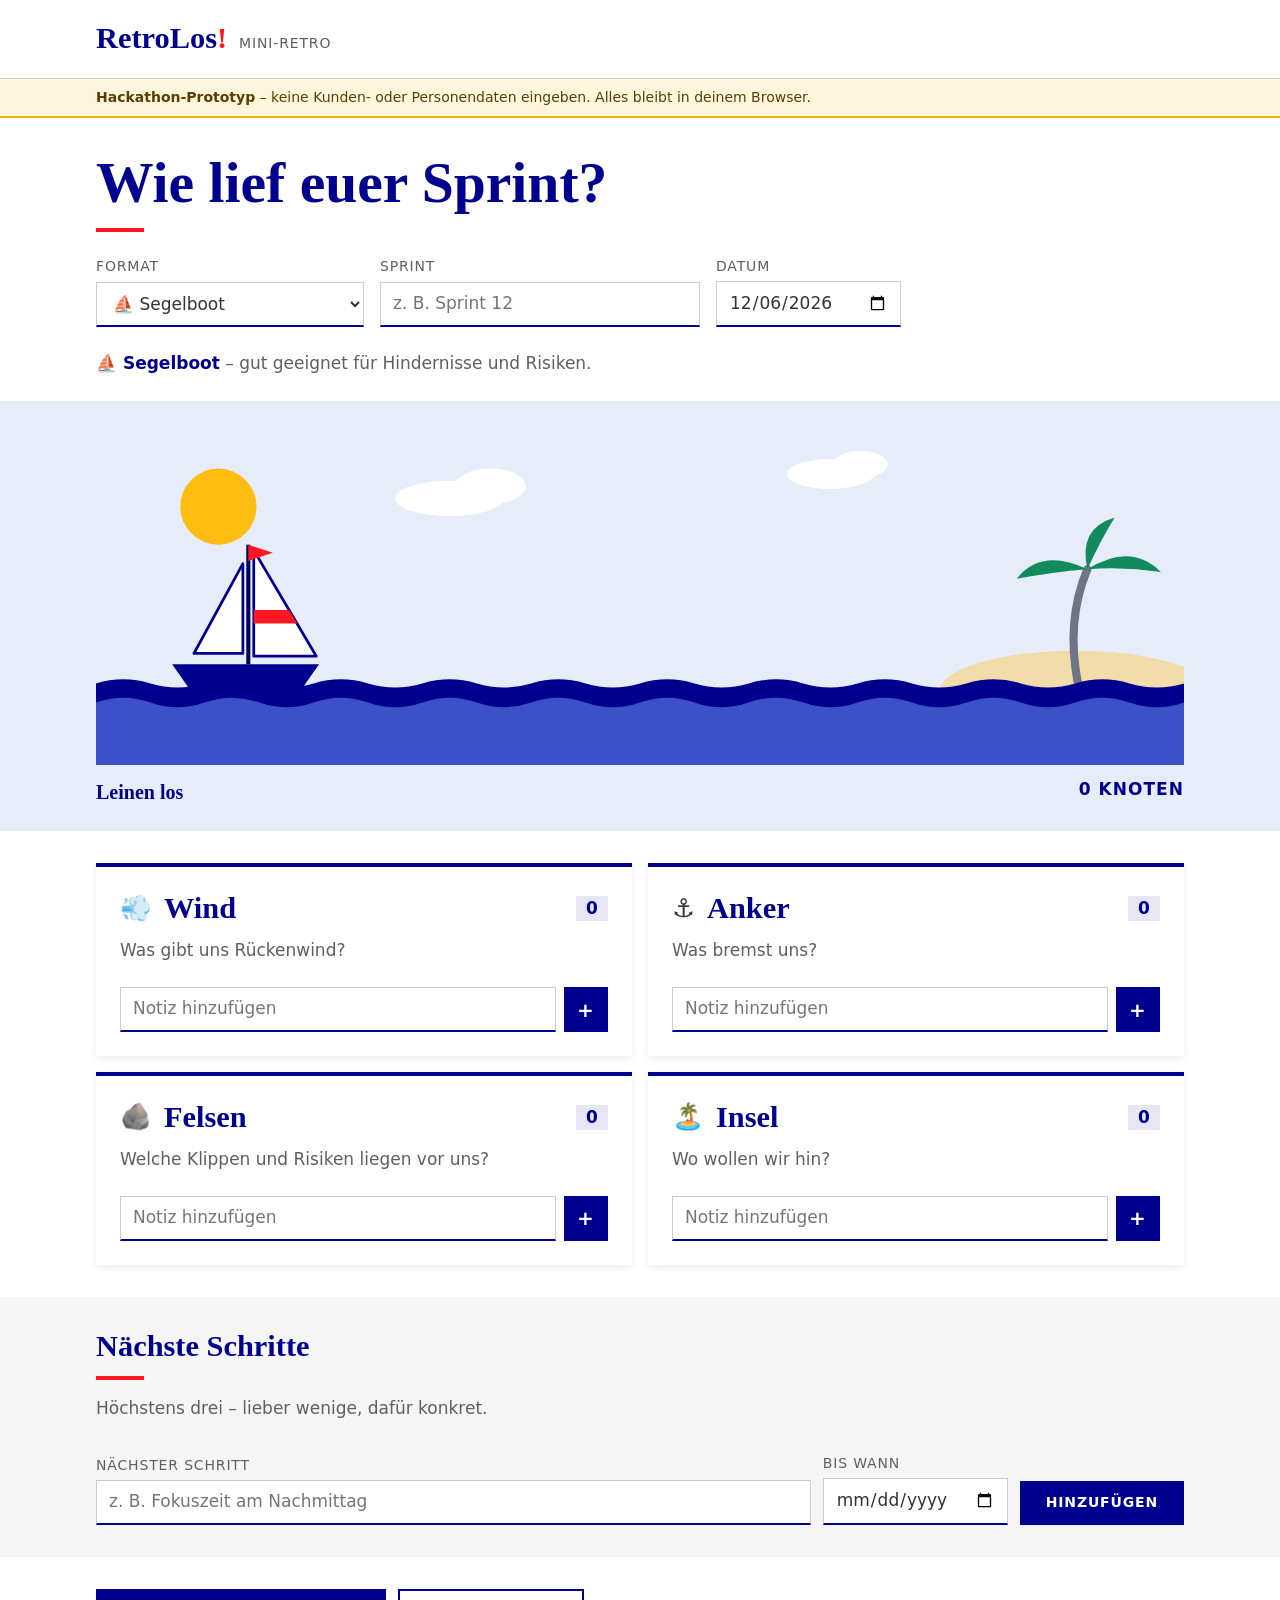
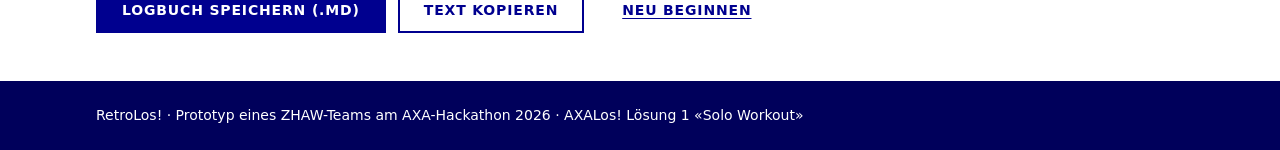
==== commit bc84ea7d: "feat: Formatauswahl mit 13 Retro-Formaten, Segelboot bleibt Standard Auswahlfeld statt neuer Seiten;" ====
--- a/index.html
+++ b/index.html
@@ -4,11 +4,11 @@
   <meta charset="utf-8">
   <meta name="viewport" content="width=device-width, initial-scale=1">
   <meta http-equiv="Content-Security-Policy" content="default-src 'self'; base-uri 'self'; form-action 'self'; object-src 'none'">
-  <meta name="description" content="RetroLos! – deine Retro als Segeltörn: Wind, Anker, Felsen, Insel und bis zu drei nächste Schritte.">
-  <title>RetroLos! – Segeltörn-Retro</title>
+  <meta name="description" content="RetroLos! – deine Mini-Retro: Format wählen, Notizen sammeln, bis zu drei nächste Schritte festlegen.">
+  <title>RetroLos! – Mini-Retro</title>
   <link rel="icon" href="favicon.svg" type="image/svg+xml">
   <link rel="stylesheet" href="styles.css">
-  <script src="core-segelboot.js" defer></script>
+  <script src="core-retro.js" defer></script>
   <script src="core-privacy.js" defer></script>
   <script src="ui.js" defer></script>
   <script src="effects.js" defer></script>
@@ -20,7 +20,7 @@
   <header class="site-header">
     <div class="container header-inner">
       <a class="brand" href="index.html">RetroLos<span class="brand-accent">!</span></a>
-      <span class="brand-tag">Segeltörn-Retro</span>
+      <span class="brand-tag">Mini-Retro</span>
     </div>
   </header>
 
@@ -30,10 +30,14 @@
 
   <main id="inhalt">
     <section class="hero container">
-      <h1>Wie segelt dein Team?</h1>
+      <h1>Wie lief euer Sprint?</h1>
       <div class="trip">
         <div class="trip-field">
-          <label for="trip-title">Törn</label>
+          <label for="format">Format</label>
+          <select id="format"></select>
+        </div>
+        <div class="trip-field">
+          <label for="trip-title">Sprint</label>
           <input id="trip-title" type="text" maxlength="60" placeholder="z. B. Sprint 12" autocomplete="off">
         </div>
         <div class="trip-field">
@@ -41,10 +45,11 @@
           <input id="trip-date" type="date">
         </div>
       </div>
+      <p class="format-fit" id="format-fit"></p>
       <noscript><p class="notice">RetroLos! braucht JavaScript, um Karten zu speichern.</p></noscript>
     </section>
 
-    <section class="sea" aria-label="Segelboot">
+    <section class="sea" id="sea" aria-label="Segelboot" hidden>
       <div class="container">
         <div class="scene-host" id="scene"></div>
         <p class="course" id="course" aria-live="polite">
@@ -54,72 +59,12 @@
       </div>
     </section>
 
-    <section class="zones container" aria-label="Deine Karten">
-      <section class="zone" data-zone="wind" aria-labelledby="titel-wind">
-        <div class="zone-head">
-          <svg class="zone-icon" viewBox="0 0 32 32" aria-hidden="true" focusable="false"><path d="M4 11h15a4 4 0 1 0-4-4M4 17h21a4 4 0 1 1-4 4M4 23h10"/></svg>
-          <h2 id="titel-wind">Wind</h2>
-          <span class="zone-count" id="count-wind">0</span>
-        </div>
-        <p class="zone-question">Was treibt uns an?</p>
-        <ul class="zone-cards" id="cards-wind"></ul>
-        <form class="zone-add" data-zone="wind">
-          <label class="visually-hidden" for="neu-wind">Neue Karte für Wind</label>
-          <input id="neu-wind" type="text" maxlength="300" placeholder="Notiz hinzufügen" autocomplete="off">
-          <button type="submit" class="button button-icon" aria-label="Karte zu Wind hinzufügen">+</button>
-        </form>
-      </section>
-
-      <section class="zone" data-zone="anker" aria-labelledby="titel-anker">
-        <div class="zone-head">
-          <svg class="zone-icon" viewBox="0 0 32 32" aria-hidden="true" focusable="false"><circle cx="16" cy="6" r="3"/><path d="M16 9v19M10 14h12M5 19c1 6 6 9 11 9s10-3 11-9"/></svg>
-          <h2 id="titel-anker">Anker</h2>
-          <span class="zone-count" id="count-anker">0</span>
-        </div>
-        <p class="zone-question">Was bremst uns?</p>
-        <ul class="zone-cards" id="cards-anker"></ul>
-        <form class="zone-add" data-zone="anker">
-          <label class="visually-hidden" for="neu-anker">Neue Karte für Anker</label>
-          <input id="neu-anker" type="text" maxlength="300" placeholder="Notiz hinzufügen" autocomplete="off">
-          <button type="submit" class="button button-icon" aria-label="Karte zu Anker hinzufügen">+</button>
-        </form>
-      </section>
-
-      <section class="zone" data-zone="felsen" aria-labelledby="titel-felsen">
-        <div class="zone-head">
-          <svg class="zone-icon" viewBox="0 0 32 32" aria-hidden="true" focusable="false"><path d="M3 26l8-14 5 6 4-8 9 16z"/></svg>
-          <h2 id="titel-felsen">Felsen</h2>
-          <span class="zone-count" id="count-felsen">0</span>
-        </div>
-        <p class="zone-question">Welche Risiken sehen wir?</p>
-        <ul class="zone-cards" id="cards-felsen"></ul>
-        <form class="zone-add" data-zone="felsen">
-          <label class="visually-hidden" for="neu-felsen">Neue Karte für Felsen</label>
-          <input id="neu-felsen" type="text" maxlength="300" placeholder="Notiz hinzufügen" autocomplete="off">
-          <button type="submit" class="button button-icon" aria-label="Karte zu Felsen hinzufügen">+</button>
-        </form>
-      </section>
-
-      <section class="zone" data-zone="insel" aria-labelledby="titel-insel">
-        <div class="zone-head">
-          <svg class="zone-icon" viewBox="0 0 32 32" aria-hidden="true" focusable="false"><path d="M3 27c4-3 22-3 26 0M16 26c-1-6 0-12 3-16M19 10c-4-3-9-2-11 1M19 10c4-3 8-2 10 1M19 10c0-4 2-6 5-7"/></svg>
-          <h2 id="titel-insel">Insel</h2>
-          <span class="zone-count" id="count-insel">0</span>
-        </div>
-        <p class="zone-question">Wo wollen wir hin?</p>
-        <ul class="zone-cards" id="cards-insel"></ul>
-        <form class="zone-add" data-zone="insel">
-          <label class="visually-hidden" for="neu-insel">Neue Karte für Insel</label>
-          <input id="neu-insel" type="text" maxlength="300" placeholder="Notiz hinzufügen" autocomplete="off">
-          <button type="submit" class="button button-icon" aria-label="Karte zu Insel hinzufügen">+</button>
-        </form>
-      </section>
-    </section>
+    <section class="zones container" id="zones" aria-label="Deine Notizen"></section>
 
     <section class="kurs" aria-labelledby="kurs-titel">
       <div class="container">
-        <h2 id="kurs-titel">Kurs setzen</h2>
-        <p class="zone-question">Höchstens drei nächste Schritte.</p>
+        <h2 id="kurs-titel">Nächste Schritte</h2>
+        <p class="zone-question">Höchstens drei – lieber wenige, dafür konkret.</p>
         <ol class="actions" id="actions"></ol>
         <form class="action-form" id="action-form">
           <div class="action-field action-what">
--- a/styles.css
+++ b/styles.css
@@ -322,7 +322,8 @@
 }
 
 input[type="text"],
-input[type="date"] {
+input[type="date"],
+select {
   min-height: 2.75rem;
   padding: var(--space-2) var(--space-3);
   border: 1px solid var(--color-border);
@@ -331,6 +332,19 @@
   background: var(--color-surface);
   color: var(--color-text);
   font: inherit;
+}
+
+.format-fit {
+  color: var(--color-text-muted);
+}
+
+.format-fit strong {
+  color: var(--color-primary);
+}
+
+.zone-emoji {
+  font-size: 1.6rem;
+  line-height: 1;
 }
 
 #trip-title {
@@ -582,16 +596,6 @@
 .zone-head h2 {
   flex: 1;
   font-size: var(--font-size-xl);
-}
-
-.zone-icon {
-  width: 2rem;
-  height: 2rem;
-  fill: none;
-  stroke: var(--color-primary);
-  stroke-width: 2;
-  stroke-linecap: round;
-  stroke-linejoin: round;
 }
 
 .zone-count {
@@ -807,6 +811,10 @@
     grid-template-columns: repeat(2, 1fr);
   }
 
+  .zones[data-count="1"] {
+    grid-template-columns: 1fr;
+  }
+
   .action-form {
     grid-template-columns: 1fr auto auto;
   }
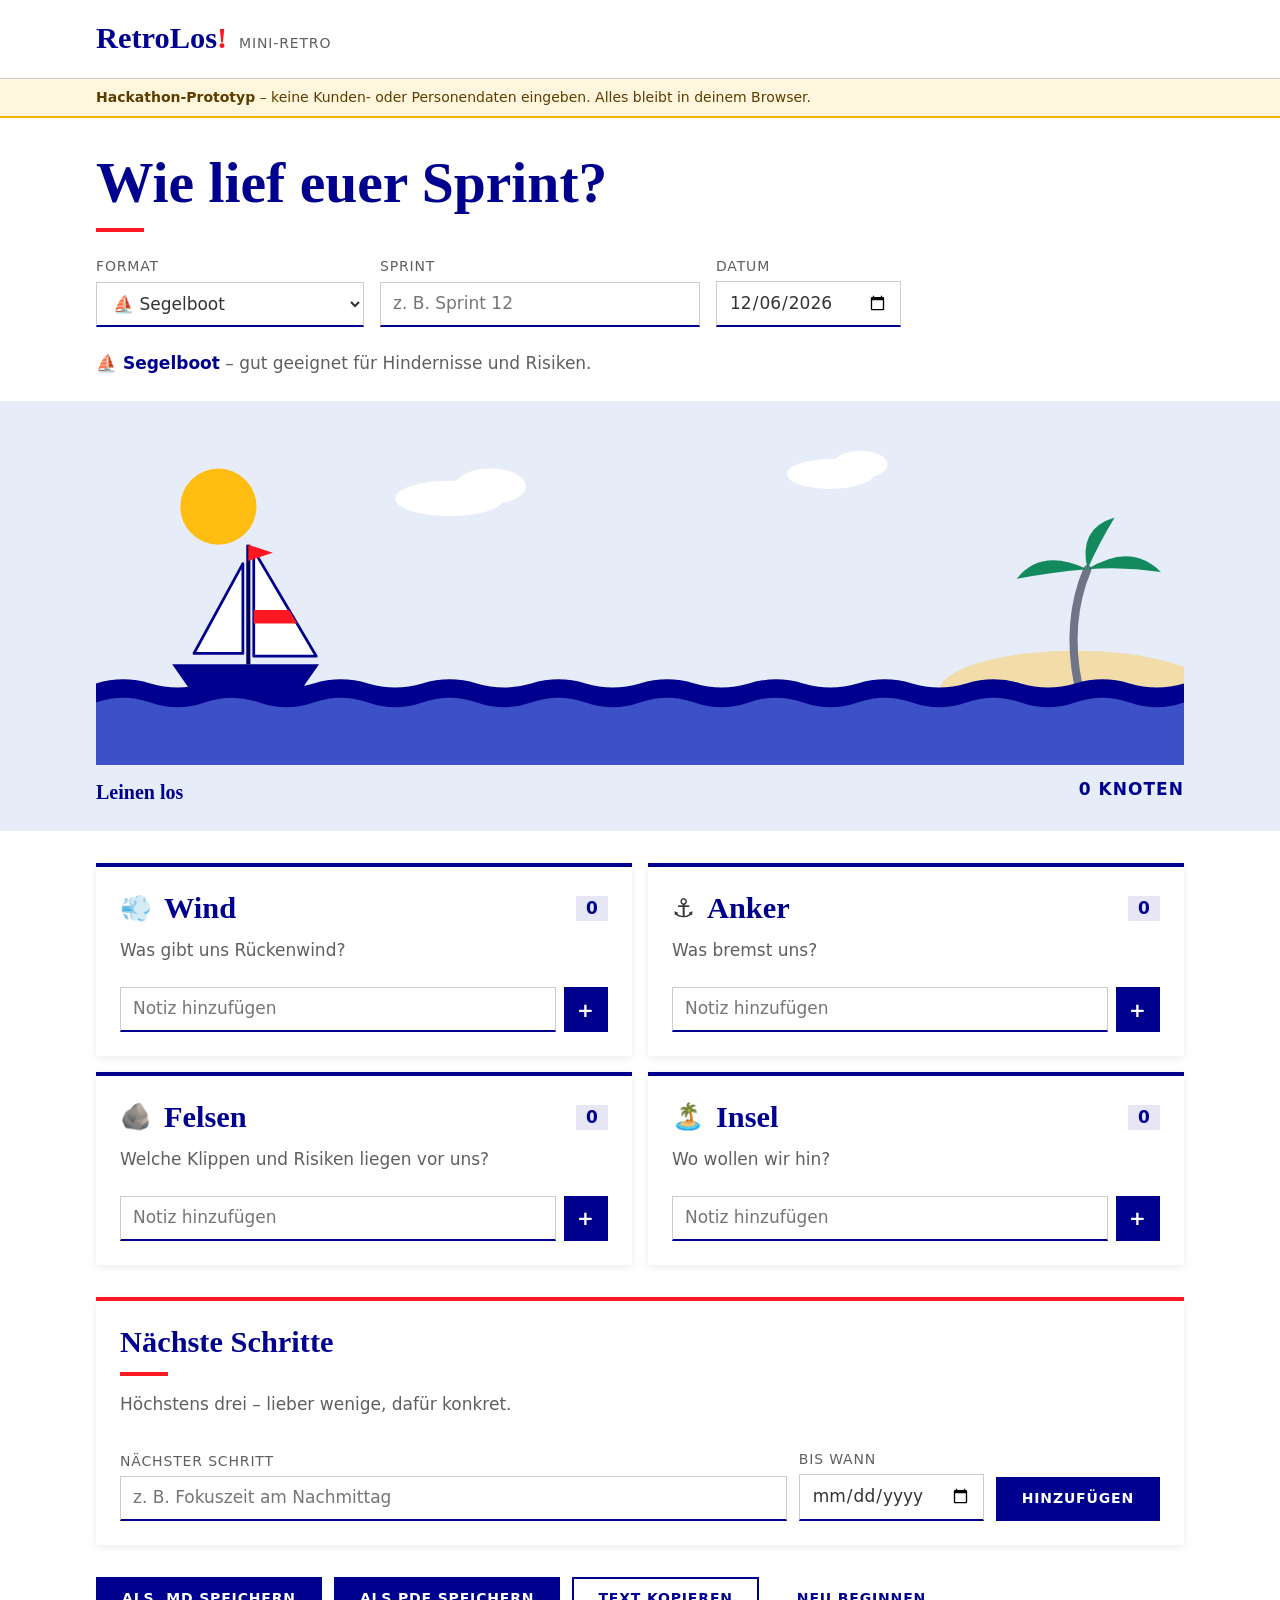
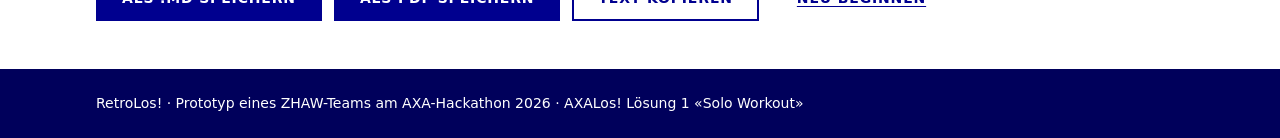
==== commit 8e174d6d: "fix: Formatauswahl robust gegen Browser-Cache, PDF-Export, keine grauen Flächen Optionen fest im HTM" ====
--- a/index.html
+++ b/index.html
@@ -6,13 +6,13 @@
   <meta http-equiv="Content-Security-Policy" content="default-src 'self'; base-uri 'self'; form-action 'self'; object-src 'none'">
   <meta name="description" content="RetroLos! – deine Mini-Retro: Format wählen, Notizen sammeln, bis zu drei nächste Schritte festlegen.">
   <title>RetroLos! – Mini-Retro</title>
-  <link rel="icon" href="favicon.svg" type="image/svg+xml">
-  <link rel="stylesheet" href="styles.css">
-  <script src="core-retro.js" defer></script>
-  <script src="core-privacy.js" defer></script>
-  <script src="ui.js" defer></script>
-  <script src="effects.js" defer></script>
-  <script src="app.js" defer></script>
+  <link rel="icon" href="favicon.svg?v=5" type="image/svg+xml">
+  <link rel="stylesheet" href="styles.css?v=5">
+  <script src="core-retro.js?v=5" defer></script>
+  <script src="core-privacy.js?v=5" defer></script>
+  <script src="ui.js?v=5" defer></script>
+  <script src="effects.js?v=5" defer></script>
+  <script src="app.js?v=5" defer></script>
 </head>
 <body>
   <a class="skip-link" href="#inhalt">Zum Inhalt springen</a>
@@ -31,10 +31,25 @@
   <main id="inhalt">
     <section class="hero container">
       <h1>Wie lief euer Sprint?</h1>
+      <p class="print-title" id="print-title"></p>
       <div class="trip">
         <div class="trip-field">
           <label for="format">Format</label>
-          <select id="format"></select>
+          <select id="format">
+            <option value="segelboot" selected>⛵ Segelboot</option>
+            <option value="ampel">🚦 Ampel</option>
+            <option value="heissluftballon">🎈 Heissluftballon</option>
+            <option value="mad-sad-glad">😤 Mad – Sad – Glad</option>
+            <option value="start-stop-continue">⭐ Start – Stop – Continue</option>
+            <option value="zombie-scrum">🧟 Zombie-Scrum</option>
+            <option value="kill-one-thing">🗑️ Kill one thing</option>
+            <option value="zauberstab">🪄 Zauberstab</option>
+            <option value="sprint-awards">🏆 Sprint Awards</option>
+            <option value="sherlock">🕵️ Sherlock Retro</option>
+            <option value="film">🎬 Unser Sprint als Film</option>
+            <option value="sterne">🌟 1 Stern / 5 Sterne</option>
+            <option value="breaking-news">📰 Breaking News</option>
+          </select>
         </div>
         <div class="trip-field">
           <label for="trip-title">Sprint</label>
@@ -81,7 +96,8 @@
     </section>
 
     <section class="logbook container" aria-label="Logbuch">
-      <button type="button" class="button button-primary" id="save">Logbuch speichern (.md)</button>
+      <button type="button" class="button button-primary" id="save">Als .md speichern</button>
+      <button type="button" class="button button-primary" id="pdf">Als PDF speichern</button>
       <button type="button" class="button button-secondary" id="copy">Text kopieren</button>
       <button type="button" class="button button-ghost" id="reset">Neu beginnen</button>
     </section>
--- a/styles.css
+++ b/styles.css
@@ -347,6 +347,10 @@
   line-height: 1;
 }
 
+.print-title {
+  display: none;
+}
+
 #trip-title {
   width: min(20rem, 70vw);
 }
@@ -625,8 +629,9 @@
   align-items: flex-start;
   gap: var(--space-2);
   padding: var(--space-2) var(--space-3);
+  border: var(--border);
   border-left: 3px solid var(--color-red);
-  background: var(--color-surface-alt);
+  background: var(--color-surface);
   animation: card-in var(--motion-base) var(--motion-ease);
 }
 
@@ -679,9 +684,11 @@
 
 /* ---------- Kurs ---------- */
 
-.kurs {
-  padding-block: var(--space-6);
-  background: var(--color-surface-alt);
+.kurs .container {
+  padding: var(--space-5);
+  border-top: 4px solid var(--color-red);
+  background: var(--color-surface);
+  box-shadow: var(--shadow-card);
 }
 
 .kurs .container {
@@ -702,8 +709,8 @@
   align-items: center;
   gap: var(--space-3);
   padding: var(--space-3) var(--space-4);
+  border: var(--border);
   background: var(--color-surface);
-  box-shadow: var(--shadow-card);
   counter-increment: action;
   animation: card-in var(--motion-base) var(--motion-ease);
 }
@@ -837,6 +844,36 @@
     --shadow-card: none;
   }
 
+  .zone,
+  .action,
+  .card {
+    break-inside: avoid;
+  }
+
+  /* Hintergründe werden meist nicht gedruckt: Nummer mit Rahmen statt Fläche */
+  .action::before {
+    border: 2px solid var(--color-primary);
+    color: var(--color-primary);
+  }
+
+  .kurs .zone-question {
+    display: none;
+  }
+
+  .print-title {
+    display: block;
+    color: var(--color-primary);
+    font-family: var(--font-display);
+    font-size: var(--font-size-xl);
+    font-weight: var(--font-weight-bold);
+  }
+
+  .hero h1,
+  .trip,
+  .sea,
+  .privacy-hint,
+  .site-header,
+  .skip-link,
   .banner,
   .site-footer,
   .zone-add,
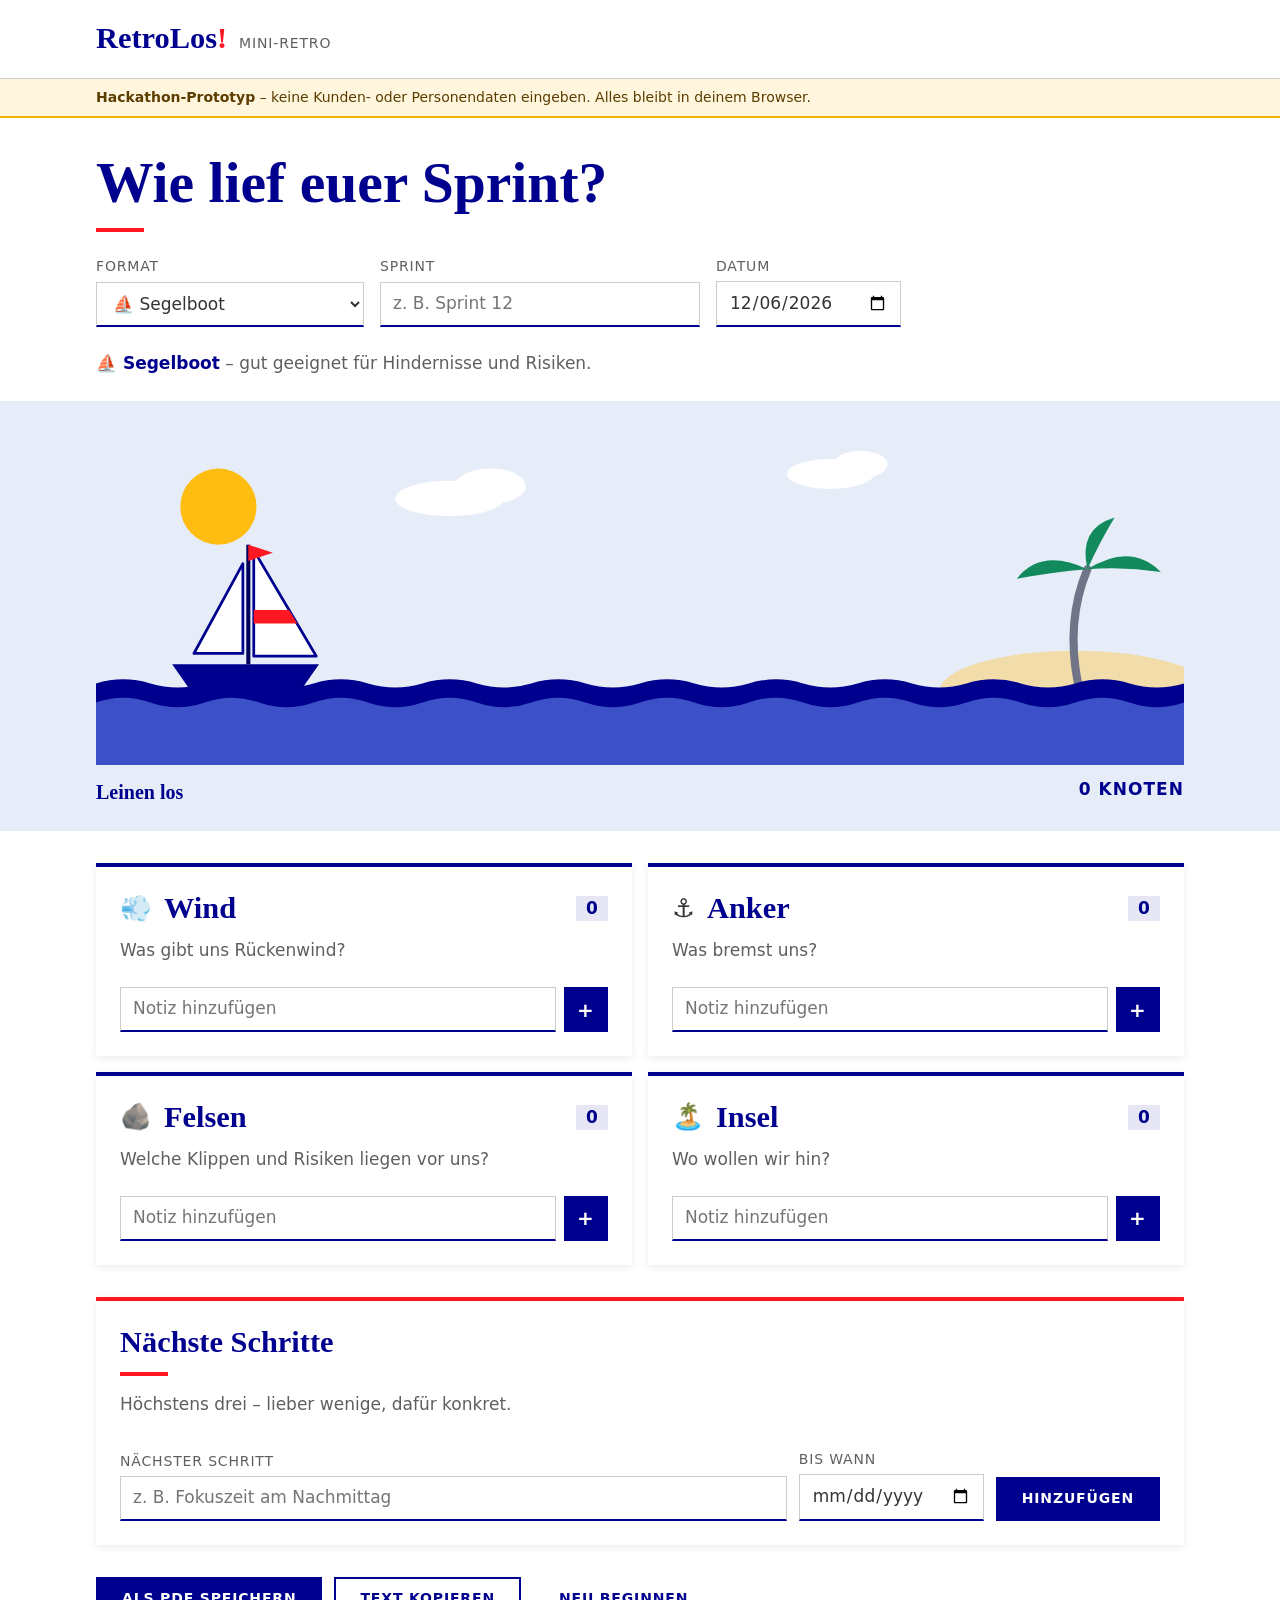
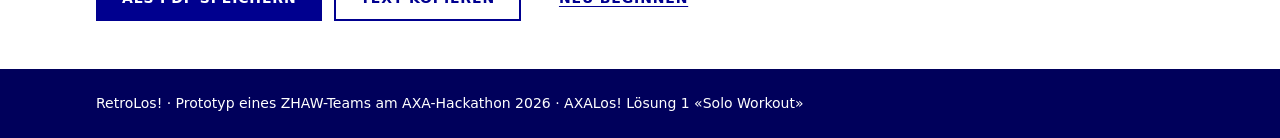
==== commit 8fb8eba6: "feat: Export als .md entfernen – Ergebnis nur noch als PDF oder Text Co-Authored-By: Claude Opus 5.5" ====
--- a/index.html
+++ b/index.html
@@ -6,13 +6,13 @@
   <meta http-equiv="Content-Security-Policy" content="default-src 'self'; base-uri 'self'; form-action 'self'; object-src 'none'">
   <meta name="description" content="RetroLos! – deine Mini-Retro: Format wählen, Notizen sammeln, bis zu drei nächste Schritte festlegen.">
   <title>RetroLos! – Mini-Retro</title>
-  <link rel="icon" href="favicon.svg?v=5" type="image/svg+xml">
-  <link rel="stylesheet" href="styles.css?v=5">
-  <script src="core-retro.js?v=5" defer></script>
-  <script src="core-privacy.js?v=5" defer></script>
-  <script src="ui.js?v=5" defer></script>
-  <script src="effects.js?v=5" defer></script>
-  <script src="app.js?v=5" defer></script>
+  <link rel="icon" href="favicon.svg?v=6" type="image/svg+xml">
+  <link rel="stylesheet" href="styles.css?v=6">
+  <script src="core-retro.js?v=6" defer></script>
+  <script src="core-privacy.js?v=6" defer></script>
+  <script src="ui.js?v=6" defer></script>
+  <script src="effects.js?v=6" defer></script>
+  <script src="app.js?v=6" defer></script>
 </head>
 <body>
   <a class="skip-link" href="#inhalt">Zum Inhalt springen</a>
@@ -95,8 +95,7 @@
       </div>
     </section>
 
-    <section class="logbook container" aria-label="Logbuch">
-      <button type="button" class="button button-primary" id="save">Als .md speichern</button>
+    <section class="logbook container" aria-label="Ergebnis sichern">
       <button type="button" class="button button-primary" id="pdf">Als PDF speichern</button>
       <button type="button" class="button button-secondary" id="copy">Text kopieren</button>
       <button type="button" class="button button-ghost" id="reset">Neu beginnen</button>
